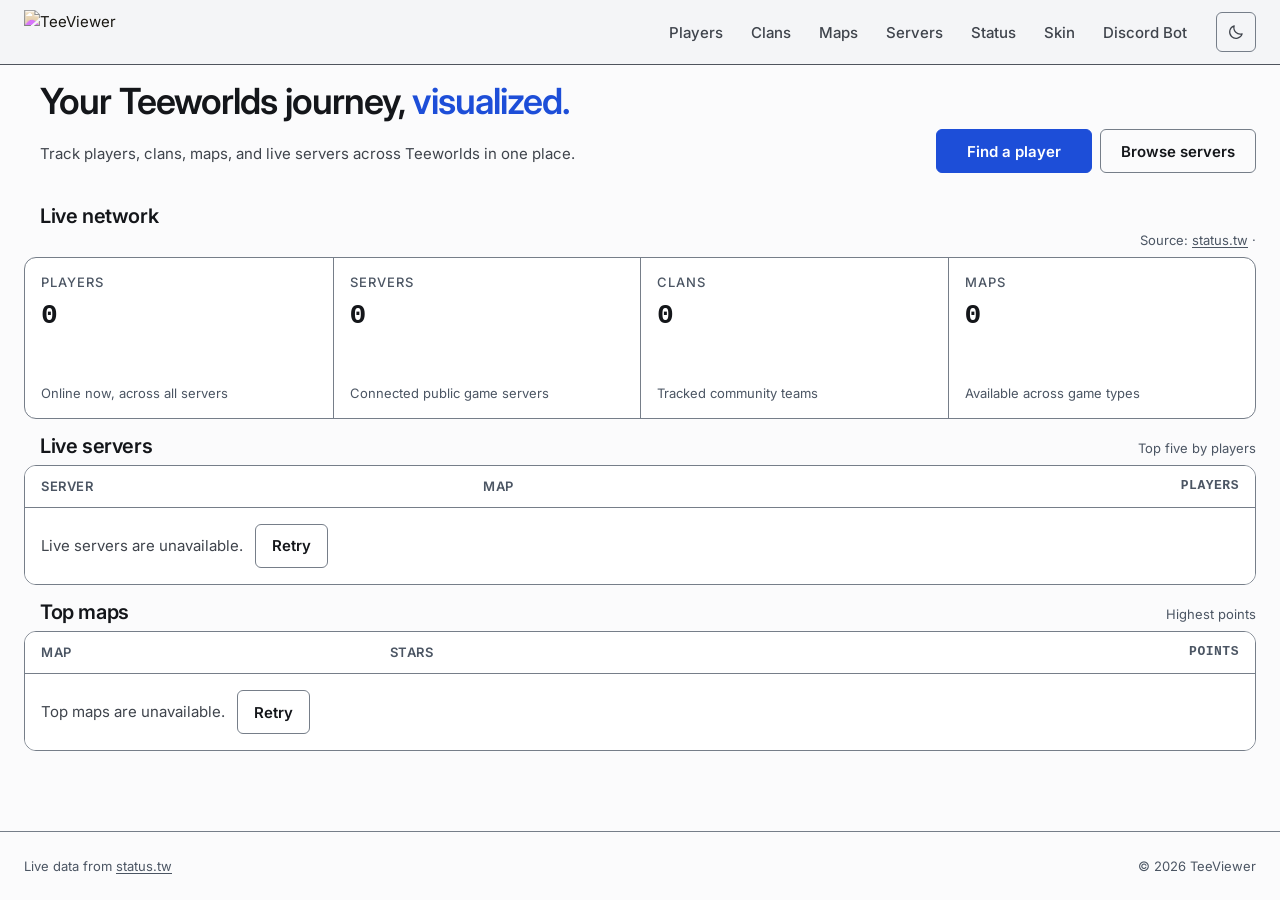
==== index.html @ e0b5fc0d "fix: player card density, skin label, status axis, pager alignment, and server rows" ====
<!DOCTYPE html>
<html lang="en">
<head>
    <meta charset="UTF-8">
    <meta name="viewport" content="width=device-width, initial-scale=1.0">
    <title>TeeViewer — Teeworlds stats, clans, maps, and servers</title>
    <meta name="description" content="Live Teeworlds statistics for players, clans, maps, and servers.">
    <meta name="color-scheme" content="dark light">
    <meta name="theme-color" content="#0a0a0a">
    <link rel="shortcut icon" type="image/x-icon" href="favicon.ico">
    <link rel="preconnect" href="https://fonts.googleapis.com">
    <link rel="preconnect" href="https://fonts.gstatic.com" crossorigin>
    <link href="https://fonts.googleapis.com/css2?family=Inter:wght@400;500;600;700&amp;display=swap" rel="stylesheet">
    <link rel="stylesheet" href="style.css">
    <link rel="stylesheet" href="theme.css">
    <script src="data.js"></script>
    <script src="nav.js"></script>
</head>
<body>
    <a class="skip-link" href="#main">Skip to content</a>

    <header class="topbar">
        <div class="topbar-inner">
            <a class="brand" href="index.html" aria-label="TeeViewer home">
                <img class="logo" src="logo.png" alt="TeeViewer" width="863" height="330">
            </a>

            <nav class="nav" id="site-nav" aria-label="Primary">
                <div class="nav-buttons">
                    <a class="categories" href="players.html">Players</a>
                    <a class="categories" href="clans.html">Clans</a>
                    <a class="categories" href="maps.html">Maps</a>
                    <a class="categories" href="servers.html">Servers</a>
                    <a class="categories" href="status.html">Status</a>
                    <a class="categories" href="skin.html">Skin</a>
                    <a class="categories" href="https://discord.com/oauth2/authorize?client_id=1391161122714943528&amp;permissions=117760&amp;scope=bot+applications.commands" target="_blank" rel="noopener noreferrer">Discord Bot</a>
                </div>
            </nav>

            <div class="topbar-actions">
                <button class="theme-toggle" type="button" data-theme-toggle aria-label="Switch theme" title="Switch theme">
                    <svg class="icon-sun" viewBox="0 0 24 24" width="18" height="18" fill="none" stroke="currentColor" stroke-width="1.6" stroke-linecap="round" aria-hidden="true" focusable="false">
                        <circle cx="12" cy="12" r="4"></circle>
                        <path d="M12 2v2M12 20v2M4.93 4.93l1.41 1.41M17.66 17.66l1.41 1.41M2 12h2M20 12h2M4.93 19.07l1.41-1.41M17.66 6.34l1.41-1.41"></path>
                    </svg>
                    <svg class="icon-moon" viewBox="0 0 24 24" width="18" height="18" fill="none" stroke="currentColor" stroke-width="1.6" stroke-linecap="round" stroke-linejoin="round" aria-hidden="true" focusable="false">
                        <path d="M20.2 14.4A8.5 8.5 0 0 1 9.6 3.8 8.5 8.5 0 1 0 20.2 14.4Z"></path>
                    </svg>
                </button>
                <button class="menu-toggle" type="button" data-menu-toggle aria-controls="site-nav" aria-expanded="false" aria-label="Open navigation">
                    <span class="menu-bars" aria-hidden="true">
                        <span></span>
                        <span></span>
                        <span></span>
                    </span>
                </button>
            </div>
        </div>
    </header>

    <main class="page home" id="main">
        <section class="hero" aria-labelledby="hero-title">
            <div class="hero-inner">
                <div class="hero-copy">
                    <h1 class="hero-title" id="hero-title">Your Teeworlds journey, <span class="accent">visualized.</span></h1>
                    <div class="hero-subrow">
                        <p class="hero-sub">Track players, clans, maps, and live servers across Teeworlds in one place.</p>
                        <div class="hero-actions">
                            <a class="button primary" href="players.html">Find a player</a>
                            <a class="button ghost" href="servers.html">Browse servers</a>
                        </div>
                    </div>
                </div>
            </div>
        </section>

        <section class="stat-section network-section" aria-labelledby="live-stats-title">
            <div class="section-head">
                <h2 id="live-stats-title">Live network</h2>
            </div>

            <div class="stat-grid is-loading" id="statGrid" aria-busy="true">
                <a class="stat-tile" href="players.html">
                    <span class="stat-kicker">Players</span>
                    <span class="stat-value">
                        <span class="stat-number" data-stat="players">—</span>
                        <span class="skeleton stat-skeleton" aria-hidden="true"></span>
                    </span>
                    <span class="stat-foot">Online now, across all servers</span>
                </a>

                <a class="stat-tile" href="servers.html">
                    <span class="stat-kicker">Servers</span>
                    <span class="stat-value">
                        <span class="stat-number" data-stat="servers">—</span>
                        <span class="skeleton stat-skeleton" aria-hidden="true"></span>
                    </span>
                    <span class="stat-foot">Connected public game servers</span>
                </a>

                <a class="stat-tile" href="clans.html">
                    <span class="stat-kicker">Clans</span>
                    <span class="stat-value">
                        <span class="stat-number" data-stat="clans">—</span>
                        <span class="skeleton stat-skeleton" aria-hidden="true"></span>
                    </span>
                    <span class="stat-foot">Tracked community teams</span>
                </a>

                <a class="stat-tile" href="maps.html">
                    <span class="stat-kicker">Maps</span>
                    <span class="stat-value">
                        <span class="stat-number" data-stat="maps">—</span>
                        <span class="skeleton stat-skeleton" aria-hidden="true"></span>
                    </span>
                    <span class="stat-foot">Available across game types</span>
                </a>
            </div>
            <p class="section-note stat-source">Source: <a href="https://status.tw" target="_blank" rel="noopener noreferrer">status.tw</a> · <span id="statAsOf" hidden></span></p>
            <p class="visually-hidden" id="statStatus" role="status">Loading live network statistics.</p>
        </section>

        <section class="stat-section preview-section" aria-labelledby="live-servers-title">
            <div class="section-head">
                <h2 id="live-servers-title">Live servers</h2>
                <p class="section-note">Top five by players</p>
            </div>
            <div class="table-wrap">
                <table class="table preview-table live-servers-table">
                    <thead>
                        <tr><th scope="col">Server</th><th scope="col">Map</th><th scope="col" data-align="right">Players</th></tr>
                    </thead>
                    <tbody id="liveServersBody"><tr><td colspan="3">Loading live servers.</td></tr></tbody>
                </table>
            </div>
            <p class="visually-hidden" id="liveServersStatus" role="status">Loading live servers.</p>
        </section>

        <section class="stat-section preview-section" aria-labelledby="top-maps-title">
            <div class="section-head">
                <h2 id="top-maps-title">Top maps</h2>
                <p class="section-note">Highest points</p>
            </div>
            <div class="table-wrap">
                <table class="table preview-table">
                    <thead>
                        <tr><th scope="col">Map</th><th scope="col">Stars</th><th scope="col" data-align="right">Points</th></tr>
                    </thead>
                    <tbody id="topMapsBody"><tr><td colspan="3">Loading top maps.</td></tr></tbody>
                </table>
            </div>
            <p class="visually-hidden" id="topMapsStatus" role="status">Loading top maps.</p>
        </section>

    </main>

    <footer class="site-footer">
        <div class="footer-inner">
            <p class="footer-note">Live data from <a href="https://status.tw" target="_blank" rel="noopener noreferrer">status.tw</a></p>
            <p class="footer-note">© 2026 TeeViewer</p>
        </div>
    </footer>

    <!--
        api.js uses these IDs on pages that load it. Keep them hidden on the
        home page so a future api.js include can update them without changing
        the visible design.
    -->
    <div hidden aria-hidden="true">
        <span id="onlineplayercount"></span>
        <span id="numServers"></span>
        <span id="numClans"></span>
        <span id="numMaps"></span>
        <input type="hidden" id="playerSearch" value="">
    </div>

    <script>
        (function () {
            "use strict";

            var grid = document.getElementById("statGrid");

            if (!grid) {
                return;
            }

            var STATS_URL = "https://api.status.tw/stats";
            var fields = [
                { key: "players", source: "numPlayers" },
                { key: "servers", source: "numServers" },
                { key: "clans", source: "numClans" },
                { key: "maps", source: "numMaps" }
            ];
            var numberFormat = new Intl.NumberFormat("en-US");
            var statusLine = document.getElementById("statStatus");
            var asOfLine = document.getElementById("statAsOf");
            var settled = false;
            var watchdog = window.setTimeout(function () {
                if (!settled) {
                    settle("Live network statistics did not load in time.");
                }
            }, 15000);

            function writeValue(key, value) {
                var target = grid.querySelector('[data-stat="' + key + '"]');

                if (!target) {
                    return;
                }

                var number = Number(value);

                target.textContent = Number.isFinite(number)
                    ? numberFormat.format(number)
                    : "—";
            }

            function settle(message) {
                settled = true;
                window.clearTimeout(watchdog);
                grid.classList.remove("is-loading");
                grid.setAttribute("aria-busy", "false");

                if (statusLine) {
                    statusLine.textContent = message;
                }
            }

            function markAsOf(ts) {
                if (!asOfLine) {
                    return;
                }

                var label = typeof window.formatDataTime === "function"
                    ? window.formatDataTime(ts)
                    : "";

                if (!label) {
                    asOfLine.hidden = true;
                    return;
                }

                asOfLine.textContent = "Updated " + label;
                asOfLine.hidden = false;
            }

            function paint(data, ts) {
                fields.forEach(function (field) {
                    writeValue(field.key, data ? data[field.source] : null);
                });
                markAsOf(ts);
            }

            var cached = typeof window.getCachedJSON === "function"
                ? window.getCachedJSON(STATS_URL)
                : null;

            if (cached) {
                paint(cached.data, cached.ts);
                settle("Showing cached network statistics.");
            }

            if (typeof window.fetchJSON !== "function") {
                paint(null);
                settle("Live network statistics are unavailable.");
                return;
            }

            window.fetchJSON(STATS_URL)
                .then(function (data) {
                    paint(data, window.getJSONUpdatedAt(STATS_URL));
                    settle("Live network statistics loaded.");
                })
                .catch(function () {
                    if (cached) {
                        settle("Live update unavailable. Showing cached network statistics.");
                    } else {
                        paint(null);
                        settle("Live network statistics are unavailable.");
                    }
                });
        })();
    </script>

    <script>
        (function () {
            "use strict";

            var numberFormat = new Intl.NumberFormat("en-US");
            var hasFetch = typeof window.fetchJSON === "function";

            function setStatus(statusId, message) {
                var status = document.getElementById(statusId);

                if (status) {
                    status.textContent = message;
                }
            }

            function render(bodyId, statusId, rows, columns) {
                var body = document.getElementById(bodyId);

                if (!body) {
                    return;
                }

                body.textContent = "";

                if (!rows.length) {
                    var emptyRow = document.createElement("tr");
                    var emptyCell = document.createElement("td");
                    emptyCell.colSpan = columns.length;
                    emptyCell.className = "table-state-cell";
                    emptyCell.textContent = "No entries are available.";
                    emptyRow.appendChild(emptyCell);
                    body.appendChild(emptyRow);
                    setStatus(statusId, "No entries are available.");
                    return;
                }

                var headers = [];
                var table = body.closest("table");

                if (table) {
                    var cells = table.querySelectorAll("thead th");

                    for (var i = 0; i < cells.length; i += 1) {
                        headers.push(cells[i].textContent.trim());
                    }
                }

                rows.forEach(function (row) {
                    var tr = document.createElement("tr");

                    columns.forEach(function (column, index) {
                        var td = document.createElement("td");
                        td.textContent = column(row);

                        if (headers[index]) {
                            td.setAttribute("data-label", headers[index]);
                        }

                        if (index === columns.length - 1) {
                            td.className = "num";
                        }

                        tr.appendChild(td);
                    });

                    body.appendChild(tr);
                });

                setStatus(statusId, "Loaded " + rows.length + " entries.");
            }

            function showMessage(bodyId, statusId, message, columns, config) {
                var body = document.getElementById(bodyId);

                if (!body) {
                    return;
                }

                body.textContent = "";

                var tr = document.createElement("tr");
                var td = document.createElement("td");
                var wrap = document.createElement("div");
                var text = document.createElement("span");

                td.colSpan = columns.length;
                td.className = "table-state-cell";
                wrap.className = "table-state";
                text.textContent = message;
                wrap.appendChild(text);

                if (config) {
                    var retry = document.createElement("button");
                    retry.className = "button ghost button-sm";
                    retry.type = "button";
                    retry.textContent = "Retry";
                    retry.addEventListener("click", function () {
                        load(config);
                    });
                    wrap.appendChild(retry);
                }

                td.appendChild(wrap);
                tr.appendChild(td);
                body.appendChild(tr);
                setStatus(statusId, message);
            }

            function fetchWithRetry(url) {
                return window.fetchJSON(url).catch(function () {
                    var retryUrl = url + (url.indexOf("?") === -1 ? "?" : "&") + "retry=" + Date.now();
                    return window.fetchJSON(retryUrl);
                });
            }

            function prepareRows(config, data) {
                if (!Array.isArray(data)) {
                    return [];
                }

                return config.prepare(data);
            }

            function load(config) {
                var body = document.getElementById(config.bodyId);

                if (!body) {
                    return;
                }

                var cached = typeof window.getCachedJSON === "function"
                    ? window.getCachedJSON(config.url)
                    : null;
                var cacheRows = cached ? prepareRows(config, cached.data) : [];
                var renderedCache = false;
                var finished = false;
                var watchdog = window.setTimeout(function () {
                    if (finished) {
                        return;
                    }

                    finished = true;

                    if (renderedCache) {
                        setStatus(config.statusId, "Live update is slow. Showing cached data.");
                    } else {
                        showMessage(config.bodyId, config.statusId, "The data source is slow. Retry to try again.", config.columns, config);
                    }
                }, 15000);

                if (cacheRows.length) {
                    render(config.bodyId, config.statusId, cacheRows, config.columns);
                    renderedCache = true;

                    if (cached && typeof window.formatDataTime === "function") {
                        setStatus(config.statusId, "Showing cached data from " + window.formatDataTime(cached.ts) + ".");
                    }
                }

                if (!hasFetch) {
                    finished = true;
                    window.clearTimeout(watchdog);

                    if (!renderedCache) {
                        showMessage(config.bodyId, config.statusId, "The live data helper did not load.", config.columns, null);
                    }
                    return;
                }

                fetchWithRetry(config.url)
                    .then(function (data) {
                        finished = true;
                        window.clearTimeout(watchdog);
                        var rows = prepareRows(config, data);
                        render(config.bodyId, config.statusId, rows, config.columns);
                    })
                    .catch(function () {
                        finished = true;
                        window.clearTimeout(watchdog);

                        if (renderedCache) {
                            setStatus(config.statusId, "Live update unavailable. Showing cached data.");
                        } else {
                            showMessage(config.bodyId, config.statusId, config.errorMessage, config.columns, config);
                        }
                    });
            }

            load({
                url: "https://api.status.tw/server/list",
                bodyId: "liveServersBody",
                statusId: "liveServersStatus",
                columns: [
                    function (s) { return s.name || "Unnamed server"; },
                    function (s) { return s.map && s.map.name ? s.map.name : "Unknown"; },
                    function (s) {
                        return (Number(s.numPlayers) || 0) + " / " + (Number(s.maxPlayers) || 0);
                    }
                ],
                prepare: function (data) {
                    return data.slice().sort(function (a, b) {
                        return (Number(b.numPlayers) || 0) - (Number(a.numPlayers) || 0);
                    }).slice(0, 5);
                },
                errorMessage: "Live servers are unavailable."
            });

            load({
                url: "https://ddstats.tw/maps/json",
                bodyId: "topMapsBody",
                statusId: "topMapsStatus",
                columns: [
                    function (m) { return m.map || "Unnamed map"; },
                    function (m) { return String(Number(m.stars) || 0); },
                    function (m) { return numberFormat.format(Number(m.points) || 0); }
                ],
                prepare: function (data) {
                    return data.slice().sort(function (a, b) {
                        return (Number(b.points) || 0) - (Number(a.points) || 0);
                    }).slice(0, 5);
                },
                errorMessage: "Top maps are unavailable."
            });
        })();
    </script>
</body>
</html>
---- style.css ----
/* ==========================================================================
   TeeViewer design system
   --------------------------------------------------------------------------
   This file is the source of truth for colour, type, space, radius, shadow,
   z-index, layout, and reusable components. `theme.css` loads last and holds
   only colour-scheme glue, [hidden], and reduced-motion glue. Do not add
   component styles to `theme.css`.

   THEME CONTRACT
   - Dark is the default palette on :root.
   - <html data-theme="light"> switches to the light palette.
   - <html data-theme="dark"> keeps dark on a light operating system.
   - With no data-theme attribute, the light palette applies when the system
     prefers light. Dark stays the default otherwise.
   - nav.js owns the attribute and stores the choice in localStorage under
     "teeviewer-theme" with the values "dark" or "light".
   - Component styles must use the tokens below. Do not hard-code colours.

   TOKENS
   Colour roles
     --bg             page background
     --surface        topbar, cards, table headers
     --surface-2      hover and inset surfaces
     --border         1px hairlines
     --border-strong  hover borders
     --text           primary text
     --text-2         secondary text
     --muted          captions and footnotes
     --accent         links, primary actions, live values
     --accent-hover   accent hover
     --on-accent      text on accent
     --accent-soft    tinted accent surface
     --accent-border  tinted accent border
     --success        positive states
     --warning        caution states
     --danger         destructive states
     --danger-hover   danger hover
     --on-danger      text on danger
     --topbar-bg      translucent topbar fill
     --overlay        modal and sheet scrims
     --selection      text selection
     --hero-glow      hero ambient light
     --skeleton-shine shimmer highlight

   Type (one scale, used everywhere)
     --font-sans      Inter, then the system UI stack
     --font-mono      monospace stack for labels and data
     --text-xs        12px: labels, kickers, notes
     --text-sm        14px: body and controls
     --text-base      14px: body alias
     --text-h1        28px: page and hero titles
     --text-h2        18px: section and panel titles
     --text-h3        15px: card titles
     --text-lg        20px: display figures only
     --text-xl        24px: display figures only
     --text-2xl       28px
     --text-3xl       44px
     --leading-tight  1.12
     --leading-snug   1.3
     --leading-normal 1.55
     --leading-relaxed 1.7
     --tracking-tight -0.02em
     --tracking-wide  0.08em

   Space
     --space-1 4px    --space-5 24px
     --space-2 8px    --space-6 32px
     --space-3 12px   --space-7 48px
     --space-4 16px   --space-8 64px (page rhythm extension)

   Radius
     --radius-1 4px   --radius-4 12px
     --radius-2 6px   --radius-5 16px
     --radius-3 8px   --radius-pill 999px

   Shadows: --shadow-1 (hairline lift), --shadow-2 (cards), --shadow-3 (sheet)
   Z-index: --z-base 0, --z-raised 10, --z-sticky 100, --z-sheet 200,
     --z-topbar 300, --z-overlay 400, --z-toast 500
   Layout: --page-max 1280px, --gutter fluid 16-24px, --topbar-h 64px
   Controls: --control-h 40px, --tap-target 44px
   Motion: --ease-standard, --ease-out, --dur-1 120ms, --dur-2 180ms,
     --dur-3 260ms
   Focus: --focus-ring-width 2px, --focus-ring-offset 2px

   COMPONENTS
     Chrome: .topbar .brand .logo .nav .nav-buttons .categories .topbar-actions
       .theme-toggle .menu-toggle
     Structure: .page .page-head .page-title .page-sub .grid (.cols-2/3/4)
       .section-head .section-title .section-note
     Actions: .button (.primary/.ghost/.danger) .chip .badge
     Content: .card .stat-grid .stat-tile .table .table-wrap .empty
     Forms: .input .select
     Feedback: .skeleton .spinner
     Footer: .site-footer .footer-inner .footer-links
     Home patterns: .hero .hero-logo .hero-title .hero-sub .hero-actions
       .stat-kicker .stat-value .stat-label .stat-foot .quick-card
     Utilities: .visually-hidden .mono .skip-link

   JAVASCRIPT HOOKS
     html.js                    set by nav.js, gates skeleton visibility
     [data-theme-toggle]        theme switch button
     [data-menu-toggle]         mobile sheet button
     .nav.is-open               mobile sheet state
     body.nav-open              scroll lock while the sheet is open
     .categories.is-active      current navigation item
     [aria-current="page"]      current navigation item
     .stat-grid.is-loading      shows stat skeletons
     [data-stat="..."]          live stat value targets

   RESPONSIVE BREAKPOINTS
     1024px  desktop compression
     768px   mobile sheet navigation, two-column stats
     560px   stacked quick links, full-width hero actions
     380px   single-column stats, compact chrome

   RULES
     - No !important except [hidden].
     - Focus-visible is a 2px accent ring with a 2px offset.
     - Body text meets at least 4.5:1 contrast in both themes.
     - Keep transitions short and quiet. Reduced motion disables them.
   ========================================================================== */

/* --------------------------------------------------------------------------
   Tokens
   -------------------------------------------------------------------------- */

:root {
    color-scheme: dark;

    /* Dark palette */
    --bg: #0a0a0a;
    --surface: #111214;
    --surface-2: #17181b;
    --border: #3d424a;
    --border-strong: #555d68;
    --text: #f2f3f5;
    --text-2: #e6e9ef;
    --muted: #dfe5ee;
    --accent: #4c8dff;
    --accent-hover: #6ba0ff;
    --accent-strong: #2563eb;
    --accent-strong-hover: #1d4ed8;
    --on-accent: #ffffff;
    --accent-soft: rgba(76, 141, 255, 0.14);
    --accent-border: rgba(76, 141, 255, 0.42);
    --success: #3fb950;
    --warning: #d29922;
    --star-filled: #ffb900;
    --danger: #f85149;
    --danger-hover: #ff6b63;
    --on-danger: #1b0705;
    --topbar-bg: rgba(10, 10, 10, 0.82);
    --overlay: rgba(0, 0, 0, 0.6);
    --selection: rgba(76, 141, 255, 0.3);
    --hero-glow: rgba(76, 141, 255, 0.14);
    --hero-glow-fade: rgba(76, 141, 255, 0);
    --skeleton-shine: rgba(255, 255, 255, 0.055);

    /* Shadows */
    --shadow-1: 0 1px 2px rgba(0, 0, 0, 0.4);
    --shadow-2: 0 8px 24px rgba(0, 0, 0, 0.35);
    --shadow-3: 0 24px 64px rgba(0, 0, 0, 0.45);

    /* Type */
    --font-sans: "Inter", -apple-system, BlinkMacSystemFont, "Segoe UI",
        Roboto, Helvetica, Arial, sans-serif, "Apple Color Emoji",
        "Segoe UI Emoji";
    --font-mono: ui-monospace, SFMono-Regular, "SF Mono", Menlo, Consolas,
        "Liberation Mono", monospace;
    --text-xs: 0.8125rem;
    --text-sm: 0.9375rem;
    --text-base: 0.9375rem;
    --text-h1: 1.875rem;
    --text-h2: 1.25rem;
    --text-h3: 1.0625rem;
    --text-lg: 1.25rem;
    --text-xl: 1.5rem;
    --text-2xl: 1.75rem;
    --text-3xl: 2.75rem;
    --leading-tight: 1.12;
    --leading-snug: 1.3;
    --leading-normal: 1.55;
    --leading-relaxed: 1.7;
    --tracking-tight: -0.02em;
    --tracking-wide: 0.08em;

    /* Space */
    --space-1: 0.25rem;
    --space-2: 0.5rem;
    --space-3: 0.75rem;
    --space-4: 1rem;
    --space-5: 1.5rem;
    --space-6: 2rem;
    --space-7: 3rem;
    --space-8: 4rem;

    /* Radius */
    --radius-1: 4px;
    --radius-2: 6px;
    --radius-3: 8px;
    --radius-4: 12px;
    --radius-5: 16px;
    --radius-pill: 999px;

    /* Layout */
    --page-max: 1280px;
    --gutter: clamp(1rem, 4vw, 1.5rem);
    --topbar-h: 64px;
    --control-h: 40px;
    --tap-target: 44px;

    /* Z-index */
    --z-base: 0;
    --z-raised: 10;
    --z-sticky: 100;
    --z-sheet: 200;
    --z-topbar: 300;
    --z-overlay: 400;
    --z-toast: 500;

    /* Motion */
    --ease-standard: cubic-bezier(0.2, 0.7, 0.2, 1);
    --ease-out: cubic-bezier(0, 0, 0.2, 1);
    --dur-1: 120ms;
    --dur-2: 180ms;
    --dur-3: 260ms;

    /* Focus and state */
    --focus-ring-width: 2px;
    --focus-ring-offset: 2px;
    --disabled-opacity: 0.55;
}

[data-theme="light"] {
    color-scheme: light;

    --bg: #fbfbfc;
    --surface: #ffffff;
    --surface-2: #f4f5f7;
    --border: #767e89;
    --border-strong: #5f6670;
    --text: #14161a;
    --text-2: #2e333b;
    --muted: #39414d;
    --accent: #1d4ed8;
    --accent-hover: #1e40af;
    --accent-strong: #1d4ed8;
    --accent-strong-hover: #1e40af;
    --on-accent: #ffffff;
    --accent-soft: rgba(29, 78, 216, 0.08);
    --accent-border: rgba(29, 78, 216, 0.32);
    --success: #1a7f37;
    --warning: #966400;
    --danger: #cf222e;
    --danger-hover: #a40e26;
    --on-danger: #ffffff;
    --topbar-bg: #f4f5f7;
    --overlay: rgba(20, 22, 26, 0.4);
    --selection: rgba(29, 78, 216, 0.18);
    --hero-glow: rgba(29, 78, 216, 0.06);
    --hero-glow-fade: rgba(29, 78, 216, 0);
    --skeleton-shine: rgba(20, 22, 26, 0.045);

    --shadow-1: 0 1px 2px rgba(16, 24, 40, 0.06);
    --shadow-2: 0 6px 20px rgba(16, 24, 40, 0.08);
    --shadow-3: 0 24px 60px rgba(16, 24, 40, 0.12);
}

@media (prefers-color-scheme: light) {
    :root:not([data-theme]) {
        color-scheme: light;

        --bg: #fbfbfc;
        --surface: #ffffff;
        --surface-2: #f4f5f7;
        --border: #767e89;
        --border-strong: #5f6670;
        --text: #14161a;
        --text-2: #3f444c;
        --muted: #4b5563;
        --accent: #1d4ed8;
        --accent-hover: #1e40af;
        --accent-strong: #1d4ed8;
        --accent-strong-hover: #1e40af;
        --on-accent: #ffffff;
        --accent-soft: rgba(29, 78, 216, 0.08);
        --accent-border: rgba(29, 78, 216, 0.32);
        --success: #1a7f37;
        --warning: #966400;
        --danger: #cf222e;
        --danger-hover: #a40e26;
        --on-danger: #ffffff;
        --topbar-bg: #f4f5f7;
        --overlay: rgba(20, 22, 26, 0.4);
        --selection: rgba(29, 78, 216, 0.18);
        --hero-glow: rgba(29, 78, 216, 0.06);
        --hero-glow-fade: rgba(29, 78, 216, 0);
        --skeleton-shine: rgba(20, 22, 26, 0.045);

        --shadow-1: 0 1px 2px rgba(16, 24, 40, 0.06);
        --shadow-2: 0 6px 20px rgba(16, 24, 40, 0.08);
        --shadow-3: 0 24px 60px rgba(16, 24, 40, 0.12);
    }
}

/* --------------------------------------------------------------------------
   Base
   -------------------------------------------------------------------------- */

*,
*::before,
*::after {
    box-sizing: border-box;
}

html {
    scroll-behavior: smooth;
    scroll-padding-top: calc(var(--topbar-h) + var(--space-4));
    -webkit-text-size-adjust: 100%;
    text-size-adjust: 100%;
}

body {
    display: flex;
    flex-direction: column;
    min-height: 100vh;
    margin: 0;
    background: var(--bg);
    color: var(--text);
    font-family: var(--font-sans);
    font-size: var(--text-sm);
    line-height: var(--leading-normal);
    -webkit-font-smoothing: antialiased;
    -moz-osx-font-smoothing: grayscale;
    text-rendering: optimizeLegibility;
}

img {
    max-width: 100%;
}

svg {
    flex-shrink: 0;
}

h1,
h2,
h3,
h4,
h5,
h6 {
    margin: 0;
    color: var(--text);
    font-weight: 600;
    line-height: var(--leading-tight);
    letter-spacing: var(--tracking-tight);
}

h1 {
    font-size: var(--text-h1);
}

h2 {
    font-size: var(--text-h2);
}

h3 {
    font-size: var(--text-h3);
}

p {
    margin: 0;
}

a {
    color: var(--accent);
    text-decoration: underline;
    text-decoration-thickness: 1px;
    text-underline-offset: 2px;
}

a:hover {
    color: var(--accent-hover);
}

button,
input,
select,
textarea {
    font: inherit;
}

button {
    cursor: pointer;
}

button:disabled {
    cursor: not-allowed;
}

::selection {
    background: var(--selection);
    color: var(--text);
}

[hidden] {
    display: none !important;
}

:where(a, button, input, select, textarea, summary, [tabindex]):focus-visible {
    outline: var(--focus-ring-width) solid var(--accent);
    outline-offset: var(--focus-ring-offset);
}

/* --------------------------------------------------------------------------
   Topbar and navigation
   -------------------------------------------------------------------------- */

.topbar {
    position: sticky;
    top: 0;
    z-index: var(--z-topbar);
    background: var(--surface);
    background: var(--topbar-bg);
    border-bottom: 1px solid color-mix(in srgb, var(--border) 60%, var(--text));
    -webkit-backdrop-filter: blur(16px) saturate(150%);
    backdrop-filter: blur(16px) saturate(150%);
}

@supports not ((backdrop-filter: blur(1px)) or (-webkit-backdrop-filter: blur(1px))) {
    .topbar {
        background: var(--surface);
    }
}

.topbar-inner {
    display: flex;
    align-items: center;
    gap: var(--space-4);
    width: 100%;
    max-width: var(--page-max);
    min-height: var(--topbar-h);
    margin-inline: auto;
    padding-inline: var(--gutter);
}

.brand {
    display: inline-flex;
    flex: none;
    align-items: center;
    border-radius: var(--radius-1);
    color: var(--text);
    text-decoration: none;
}

.brand:hover {
    color: var(--text);
    text-decoration: none;
}

.logo {
    display: block;
    width: auto;
    height: 44px;
    filter: hue-rotate(180deg) saturate(1.15);
}

.nav {
    margin-left: auto;
}

.nav-buttons {
    display: flex;
    flex-wrap: nowrap;
    align-items: center;
    gap: 2px;
}

.categories {
    display: inline-flex;
    align-items: center;
    justify-content: center;
    min-height: 36px;
    padding: 0 var(--space-3);
    border: 1px solid transparent;
    border-radius: var(--radius-2);
    background: transparent;
    color: var(--text-2);
    font-family: var(--font-sans);
    font-size: var(--text-sm);
    font-weight: 500;
    line-height: 1;
    white-space: nowrap;
    text-decoration: none;
    cursor: pointer;
    transition:
        color var(--dur-1) var(--ease-standard),
        background-color var(--dur-1) var(--ease-standard),
        border-color var(--dur-1) var(--ease-standard);
}

.categories:hover {
    background: var(--surface-2);
    color: var(--text);
    text-decoration: none;
}

.external-mark {
    color: var(--accent);
    font-size: var(--text-xs);
}

.categories.is-active,
.categories[aria-current="page"] {
    border-color: var(--accent-border);
    background: var(--accent-soft);
    color: var(--accent);
}

.topbar-actions {
    display: flex;
    flex: none;
    align-items: center;
    gap: var(--space-2);
}

.theme-toggle,
.menu-toggle {
    display: inline-flex;
    align-items: center;
    justify-content: center;
    width: var(--control-h);
    height: var(--control-h);
    padding: 0;
    border: 1px solid var(--border);
    border-radius: var(--radius-2);
    background: transparent;
    color: var(--text-2);
    transition:
        color var(--dur-1) var(--ease-standard),
        background-color var(--dur-1) var(--ease-standard),
        border-color var(--dur-1) var(--ease-standard);
}

.theme-toggle:hover,
.menu-toggle:hover {
    border-color: var(--border-strong);
    background: var(--surface-2);
    color: var(--text);
}

.theme-toggle svg {
    width: 18px;
    height: 18px;
}

.theme-toggle .icon-moon {
    display: none;
}

[data-theme="light"] .theme-toggle .icon-sun {
    display: none;
}

[data-theme="light"] .theme-toggle .icon-moon {
    display: block;
}

@media (prefers-color-scheme: light) {
    :root:not([data-theme]) .theme-toggle .icon-sun {
        display: none;
    }

    :root:not([data-theme]) .theme-toggle .icon-moon {
        display: block;
    }

}

.menu-toggle {
    display: none;
}

.menu-bars {
    display: flex;
    flex-direction: column;
    gap: 4px;
    width: 18px;
}

.menu-bars span {
    display: block;
    width: 100%;
    height: 1.5px;
    border-radius: var(--radius-pill);
    background: currentColor;
    transition:
        transform var(--dur-2) var(--ease-standard),
        opacity var(--dur-2) var(--ease-standard);
}

.menu-toggle[aria-expanded="true"] .menu-bars span:nth-child(1) {
    transform: translateY(5.5px) rotate(45deg);
}

.menu-toggle[aria-expanded="true"] .menu-bars span:nth-child(2) {
    opacity: 0;
}

.menu-toggle[aria-expanded="true"] .menu-bars span:nth-child(3) {
    transform: translateY(-5.5px) rotate(-45deg);
}

/* --------------------------------------------------------------------------
   Page structure
   -------------------------------------------------------------------------- */

.page {
    width: 100%;
    max-width: var(--page-max);
    margin-inline: auto;
    padding: var(--space-5) var(--gutter) var(--space-7);
}

.home {
    padding-top: 0;
}

.page-head {
    display: flex;
    flex-wrap: wrap;
    align-items: flex-end;
    justify-content: space-between;
    gap: var(--space-2) var(--space-3);
    margin-bottom: var(--space-4);
}

.page-title {
    font-size: var(--text-h1);
    font-weight: 600;
    letter-spacing: -0.025em;
    line-height: var(--leading-tight);
}

.page-sub {
    max-width: 65ch;
    margin-top: var(--space-1);
    color: var(--text-2);
    font-size: var(--text-sm);
    line-height: var(--leading-relaxed);
}

.section-head {
    display: flex;
    align-items: baseline;
    justify-content: space-between;
    gap: var(--space-3);
    margin-bottom: var(--space-3);
}

.section-title {
    color: var(--text-2);
    font-size: var(--text-xs);
    font-weight: 600;
    letter-spacing: var(--tracking-wide);
    line-height: var(--leading-snug);
    text-transform: uppercase;
}

.section-note {
    color: var(--muted);
    font-size: var(--text-xs);
    line-height: var(--leading-snug);
}

.section-note a {
    color: var(--muted);
}

.section-note a:hover {
    color: var(--text-2);
}

.grid {
    display: grid;
    gap: var(--space-3);
}

.grid.cols-2 {
    grid-template-columns: repeat(2, minmax(0, 1fr));
}

.grid.cols-3 {
    grid-template-columns: repeat(3, minmax(0, 1fr));
}

.grid.cols-4 {
    grid-template-columns: repeat(4, minmax(0, 1fr));
}

.quick-grid {
    grid-template-columns: repeat(auto-fit, minmax(200px, 1fr));
}

/* --------------------------------------------------------------------------
   Hero
   -------------------------------------------------------------------------- */

.hero {
    position: relative;
    isolation: isolate;
    padding: var(--space-4) 0;
}

.hero::before {
    position: absolute;
    z-index: -1;
    top: -30%;
    left: 50%;
    width: min(760px, 92vw);
    height: 360px;
    background: radial-gradient(ellipse closest-side at 50% 0%, var(--hero-glow) 0%, var(--hero-glow-fade) 85%, var(--hero-glow-fade) 100%);
    content: "";
    pointer-events: none;
    transform: translateX(-50%);
}

.hero-inner {
    position: relative;
    display: flex;
    align-items: center;
    justify-content: space-between;
    gap: var(--space-5);
    width: 100%;
    max-width: var(--page-max);
    margin-inline: auto;
}

.hero-copy {
    display: flex;
    flex-direction: column;
    align-items: flex-start;
    gap: var(--space-2);
    min-width: 0;
    width: 100%;
}

.hero-subrow {
    display: flex;
    flex-wrap: wrap;
    align-items: center;
    gap: var(--space-4);
    min-width: 0;
    width: 100%;
}

.hero-logo {
    display: block;
    flex: none;
    width: auto;
    height: 44px;
}

.hero-title {
    max-width: 34ch;
    font-size: 2.25rem;
    font-weight: 600;
    letter-spacing: -0.025em;
    line-height: var(--leading-tight);
}

.hero-title .accent {
    color: var(--accent);
}

.hero-sub {
    max-width: 60ch;
    margin-top: var(--space-1);
    color: var(--text-2);
    font-size: var(--text-sm);
    line-height: var(--leading-snug);
    text-wrap: balance;
}

.hero-actions {
    display: flex;
    flex: 0 0 320px;
    flex-wrap: nowrap;
    gap: var(--space-2);
    margin-left: auto;
}

.hero-actions .button {
    flex: 1 1 0;
    min-width: 0;
}

/* --------------------------------------------------------------------------
   Live network strip
   -------------------------------------------------------------------------- */

.stat-section {
    margin-top: var(--space-4);
}

.home .hero-inner,
.home .section-head {
    padding-left: var(--space-4);
}

.network-section {
    display: flex;
    flex-direction: column;
}

.network-section .section-head {
    order: 0;
}

.network-section .stat-source {
    align-self: flex-end;
    order: 1;
    margin: calc(-1 * var(--space-2)) 0 var(--space-2);
}

.network-section .stat-grid {
    order: 2;
}

.preview-section .section-head {
    margin-bottom: var(--space-2);
}

.preview-table th:first-child,
.preview-table td:first-child {
    padding-left: var(--space-4);
}

.preview-section .table-wrap {
    --table-sticky-top: 0;
}

.stat-grid {
    display: grid;
    grid-template-columns: repeat(4, minmax(0, 1fr));
    border: 1px solid var(--border);
    border-radius: var(--radius-4);
    background: var(--surface);
}

.stat-tile {
    display: flex;
    flex-direction: column;
    min-height: 160px;
    padding: var(--space-4);
    border-left: 1px solid var(--border);
    color: var(--text);
    text-decoration: none;
    transition: background-color var(--dur-2) var(--ease-standard);
}

.stat-tile:first-child {
    border-left: 0;
    border-radius: var(--radius-4) 0 0 var(--radius-4);
}

.stat-tile:last-child {
    border-radius: 0 var(--radius-4) var(--radius-4) 0;
}

.stat-tile:hover {
    background: var(--surface-2);
    color: var(--text);
    text-decoration: none;
}

.stat-tile:hover .stat-kicker,
.stat-tile:hover .stat-foot {
    color: var(--text-2);
}

.stat-kicker {
    color: var(--muted);
    font-size: var(--text-xs);
    font-weight: 500;
    letter-spacing: var(--tracking-wide);
    line-height: var(--leading-snug);
    text-transform: uppercase;
}

.stat-value {
    position: relative;
    display: block;
    min-height: 1.15em;
    margin-top: var(--space-3);
    color: var(--text);
    font-family: var(--font-mono);
    font-size: var(--text-2xl);
    font-weight: 600;
    letter-spacing: -0.03em;
    line-height: 1;
    font-variant-numeric: tabular-nums;
}

.stat-number {
    transition: opacity var(--dur-1) var(--ease-standard);
}

.stat-value .stat-skeleton {
    position: absolute;
    top: 50%;
    left: 0;
    display: none;
    width: 5ch;
    height: 0.78em;
    transform: translateY(-50%);
}

html.js .stat-grid.is-loading .stat-number {
    opacity: 0;
}

html.js .stat-grid.is-loading .stat-skeleton {
    display: block;
}

.stat-label {
    margin-top: auto;
    padding-top: var(--space-3);
    color: var(--text-2);
    font-size: var(--text-sm);
    font-weight: 500;
}

.stat-foot {
    margin-top: auto;
    padding-top: var(--space-2);
    color: var(--muted);
    font-size: var(--text-xs);
    line-height: var(--leading-snug);
}

.stat-asof {
    margin-top: var(--space-2);
    color: var(--muted);
    font-family: var(--font-mono);
    font-size: var(--text-xs);
    font-variant-numeric: tabular-nums;
    text-align: right;
}

/* --------------------------------------------------------------------------
   Quick links and cards
   -------------------------------------------------------------------------- */

.quick-section {
    margin-top: var(--space-6);
}

.card {
    padding: var(--space-4);
    border: 1px solid var(--border);
    border-radius: var(--radius-4);
    background: var(--surface);
    color: var(--text);
}

a.card {
    display: block;
    text-decoration: none;
    transition:
        background-color var(--dur-2) var(--ease-standard),
        border-color var(--dur-2) var(--ease-standard);
}

a.card:hover {
    border-color: var(--border-strong);
    background: var(--surface-2);
    color: var(--text);
    text-decoration: none;
}

.quick-card {
    display: flex;
    flex-direction: column;
    gap: var(--space-2);
    min-height: 132px;
    padding: var(--space-4);
}

.quick-card-title {
    display: flex;
    align-items: center;
    justify-content: space-between;
    gap: var(--space-2);
    font-size: var(--text-h3);
    font-weight: 600;
    letter-spacing: -0.01em;
}

.quick-arrow {
    color: var(--muted);
    font-family: var(--font-mono);
    font-size: var(--text-lg);
    line-height: 1;
    transition:
        color var(--dur-2) var(--ease-standard),
        transform var(--dur-2) var(--ease-standard);
}

.quick-card:hover .quick-arrow,
.quick-card:focus-visible .quick-arrow {
    color: var(--accent);
    transform: translateX(2px);
}

.quick-card p {
    max-width: 36ch;
    color: var(--text-2);
    font-size: var(--text-sm);
    line-height: var(--leading-relaxed);
}

/* --------------------------------------------------------------------------
   Footer
   -------------------------------------------------------------------------- */

.site-footer {
    margin-top: auto;
    border-top: 1px solid var(--border);
}

.footer-inner {
    display: flex;
    flex-wrap: wrap;
    align-items: center;
    justify-content: space-between;
    gap: var(--space-3);
    width: 100%;
    max-width: var(--page-max);
    margin-inline: auto;
    padding: var(--space-5) var(--gutter);
}

.footer-brand {
    color: var(--text-2);
    font-size: var(--text-sm);
    font-weight: 600;
}

.footer-note {
    color: var(--muted);
    font-size: var(--text-xs);
}

.footer-note a {
    color: var(--muted);
}

.footer-note a:hover {
    color: var(--text-2);
}

.footer-links {
    display: flex;
    flex-wrap: wrap;
    gap: var(--space-4);
}

.footer-links a {
    color: var(--muted);
    font-size: var(--text-sm);
    text-decoration: none;
}

.footer-links a:hover {
    color: var(--text);
    text-decoration: none;
}

/* --------------------------------------------------------------------------
   Buttons
   -------------------------------------------------------------------------- */

.button {
    display: inline-flex;
    align-items: center;
    justify-content: center;
    gap: var(--space-2);
    min-height: var(--tap-target);
    padding: 0 var(--space-4);
    border: 1px solid transparent;
    border-radius: var(--radius-2);
    font-family: var(--font-sans);
    font-size: var(--text-sm);
    font-weight: 600;
    line-height: 1;
    white-space: nowrap;
    text-decoration: none;
    cursor: pointer;
    transition:
        background-color var(--dur-1) var(--ease-standard),
        border-color var(--dur-1) var(--ease-standard),
        color var(--dur-1) var(--ease-standard);
}

.button:hover {
    text-decoration: none;
}

.button.primary {
    border-color: var(--accent-strong);
    background: var(--accent-strong);
    color: var(--on-accent);
}

.button.primary:hover {
    border-color: var(--accent-strong-hover);
    background: var(--accent-strong-hover);
    color: var(--on-accent);
}

.button.ghost {
    border-color: var(--border);
    background: transparent;
    color: var(--text);
}

.button.danger {
    border-color: var(--danger);
    background: var(--danger);
    color: var(--on-danger);
}

.button.danger:hover {
    border-color: var(--danger-hover);
    background: var(--danger-hover);
    color: var(--on-danger);
}

.button:disabled,
.button[aria-disabled="true"] {
    opacity: var(--disabled-opacity);
    pointer-events: none;
}

/* --------------------------------------------------------------------------
   Badges and chips
   -------------------------------------------------------------------------- */

.badge {
    display: inline-flex;
    align-items: center;
    gap: 6px;
    min-height: 22px;
    padding: 0 var(--space-2);
    border: 1px solid var(--border);
    border-radius: var(--radius-pill);
    background: var(--surface-2);
    color: var(--text-2);
    font-size: var(--text-xs);
    font-weight: 500;
    line-height: 1;
    white-space: nowrap;
}

.badge.accent {
    border-color: var(--accent-border);
    background: var(--accent-soft);
    color: var(--accent);
}

.badge.success {
    border-color: color-mix(in srgb, var(--success) 35%, var(--border));
    background: var(--surface);
    color: var(--success);
}

.badge.warning {
    border-color: color-mix(in srgb, var(--warning) 35%, var(--border));
    background: var(--surface);
    color: var(--warning);
}

.badge.danger {
    border-color: color-mix(in srgb, var(--danger) 35%, var(--border));
    background: var(--surface);
    color: var(--danger);
}

.chip {
    display: inline-flex;
    align-items: center;
    gap: 6px;
    min-height: 32px;
    padding: 0 var(--space-3);
    border: 1px solid var(--border);
    border-radius: var(--radius-pill);
    background: var(--surface);
    color: var(--text-2);
    font-size: var(--text-sm);
    font-weight: 500;
    line-height: 1;
    white-space: nowrap;
    text-decoration: none;
    cursor: pointer;
    transition:
        background-color var(--dur-1) var(--ease-standard),
        border-color var(--dur-1) var(--ease-standard),
        color var(--dur-1) var(--ease-standard);
}

.chip:hover {
    border-color: var(--border-strong);
    background: var(--surface-2);
    color: var(--text);
    text-decoration: none;
}

.chip.is-active,
.chip[aria-pressed="true"],
.chip[aria-selected="true"] {
    border-color: var(--accent-border);
    background: var(--accent-soft);
    color: var(--accent);
}

.chip:disabled,
.chip[aria-disabled="true"] {
    opacity: var(--disabled-opacity);
    pointer-events: none;
}

/* --------------------------------------------------------------------------
   Forms
   -------------------------------------------------------------------------- */

.input,
.select {
    width: 100%;
    min-height: var(--control-h);
    padding: 8px var(--space-3);
    border: 1px solid var(--border);
    border-radius: var(--radius-2);
    background: var(--surface);
    color: var(--text);
    font-family: var(--font-sans);
    font-size: var(--text-sm);
    line-height: 1.4;
    transition:
        background-color var(--dur-1) var(--ease-standard),
        border-color var(--dur-1) var(--ease-standard);
}

.input::placeholder {
    color: var(--muted);
    opacity: 1;
}

.input:hover,
.select:hover {
    border-color: var(--border-strong);
}

.input:focus,
.select:focus {
    border-color: var(--accent);
}

.input:disabled,
.select:disabled {
    background: var(--surface-2);
    opacity: var(--disabled-opacity);
    cursor: not-allowed;
}

textarea.input {
    min-height: 96px;
    resize: vertical;
}

.select {
    padding-right: var(--space-6);
    background-image:
        linear-gradient(45deg, transparent 50%, var(--muted) 50%),
        linear-gradient(135deg, var(--muted) 50%, transparent 50%);
    background-position:
        calc(100% - 15px) 50%,
        calc(100% - 10px) 50%;
    background-repeat: no-repeat;
    background-size: 5px 5px, 5px 5px;
    appearance: none;
}

/* --------------------------------------------------------------------------
   Tables
   -------------------------------------------------------------------------- */

/*
   Optional horizontal scroll wrapper. It limits sticky positioning to the
   wrapper. Use it only when a table must scroll sideways on small screens.
*/
.table-wrap {
    width: 100%;
    overflow-x: auto;
    border: 1px solid var(--border);
    border-radius: var(--radius-4);
    background: var(--surface);
}

.table {
    width: 100%;
    border-collapse: separate;
    border-spacing: 0;
    color: var(--text);
    font-size: var(--text-sm);
    text-align: left;
}

.table caption {
    padding-bottom: var(--space-2);
    color: var(--muted);
    font-size: var(--text-xs);
    text-align: left;
}

.table th {
    position: sticky;
    top: var(--table-sticky-top, var(--topbar-h));
    z-index: var(--z-sticky);
    padding: var(--space-3);
    border-bottom: 1px solid var(--border);
    background: var(--surface);
    color: var(--muted);
    font-size: var(--text-xs);
    font-weight: 600;
    letter-spacing: 0.04em;
    line-height: var(--leading-snug);
    text-transform: uppercase;
    white-space: nowrap;
}

.table td {
    padding: var(--space-3);
    border-bottom: 1px solid var(--border);
    vertical-align: middle;
}

.table th:first-child,
.table td:first-child {
    padding-left: var(--space-4);
}

.table th:last-child,
.table td:last-child {
    padding-right: var(--space-4);
}

.table tbody tr {
    transition: background-color var(--dur-1) var(--ease-standard);
}

.table tbody tr:hover {
    background: var(--surface-2);
}

.table td.table-state-cell {
    padding: var(--space-4);
    background: var(--surface);
}

.table-state {
    display: flex;
    flex-wrap: wrap;
    align-items: center;
    gap: var(--space-2) var(--space-3);
    color: var(--text-2);
    font-size: var(--text-sm);
    line-height: var(--leading-snug);
}

.table-state .button {
    flex: none;
}

.table tbody tr:last-child td {
    border-bottom: 0;
}

.table .num,
.table .numeric,
.table .align-right,
.table th[data-align="right"],
.table td[data-align="right"] {
    text-align: right;
    font-family: var(--font-mono);
    font-variant-numeric: tabular-nums;
}

/* --------------------------------------------------------------------------
   Empty states
   -------------------------------------------------------------------------- */

.empty {
    display: flex;
    flex-direction: column;
    align-items: center;
    justify-content: center;
    gap: var(--space-2);
    max-height: 160px;
    padding: var(--space-4);
    overflow: hidden;
    border: 1px dashed var(--border);
    border-radius: var(--radius-4);
    background: var(--surface);
    color: var(--muted);
    text-align: center;
}

.empty-title {
    color: var(--text);
    font-size: var(--text-h3);
    font-weight: 600;
}

.empty p {
    max-width: 46ch;
    color: var(--muted);
    font-size: var(--text-sm);
    line-height: var(--leading-snug);
}

/* --------------------------------------------------------------------------
   Loading feedback
   -------------------------------------------------------------------------- */

.skeleton {
    position: relative;
    display: block;
    overflow: hidden;
    min-height: 0.9em;
    border-radius: var(--radius-1);
    background: var(--surface-2);
}

.skeleton::after {
    position: absolute;
    inset: 0;
    background: linear-gradient(
        90deg,
        transparent,
        var(--skeleton-shine),
        transparent
    );
    content: "";
    transform: translateX(-100%);
    animation: skeleton-sweep 1.4s var(--ease-standard) infinite;
}

@keyframes skeleton-sweep {
    to {
        transform: translateX(100%);
    }
}

.spinner {
    display: inline-block;
    width: 18px;
    height: 18px;
    border: 2px solid var(--accent-soft);
    border-top-color: var(--accent);
    border-radius: 50%;
    animation: spin 0.8s linear infinite;
}

@keyframes spin {
    to {
        transform: rotate(360deg);
    }
}

/* --------------------------------------------------------------------------
   Utilities
   -------------------------------------------------------------------------- */

.visually-hidden {
    position: absolute;
    width: 1px;
    height: 1px;
    padding: 0;
    margin: -1px;
    overflow: hidden;
    clip: rect(0 0 0 0);
    clip-path: inset(50%);
    white-space: nowrap;
    border: 0;
}

.mono {
    font-family: var(--font-mono);
}

.skip-link {
    position: absolute;
    z-index: var(--z-toast);
    top: calc(-1 * var(--space-8));
    left: var(--space-4);
    padding: var(--space-2) var(--space-3);
    border: 1px solid var(--border);
    border-radius: var(--radius-2);
    background: var(--surface);
    color: var(--text);
    font-size: var(--text-sm);
    font-weight: 600;
    text-decoration: none;
}

.skip-link:focus {
    top: var(--space-3);
    color: var(--text);
    text-decoration: none;
}

/* --------------------------------------------------------------------------
   Responsive: 1024px desktop compression
   -------------------------------------------------------------------------- */

@media (max-width: 1024px) {
    .topbar-inner {
        gap: var(--space-3);
    }

    .nav-buttons {
        gap: 0;
    }

    .nav .categories {
        padding-inline: var(--space-2);
    }

    .stat-tile {
        padding-inline: var(--space-3);
    }

    .quick-card {
        padding: var(--space-4);
    }
}

/* --------------------------------------------------------------------------
   Responsive: 768px tablet and mobile sheet navigation
   -------------------------------------------------------------------------- */

@media (max-width: 768px) {
    :root {
        --topbar-h: 60px;
    }

    /* The sheet needs JavaScript. Without it, the same links stay in the flow. */

    html.js .menu-toggle {
        display: inline-flex;
    }

    html.js .topbar-actions {
        margin-left: auto;
    }

    html.js .nav {
        position: absolute;
        top: 100%;
        right: 0;
        left: 0;
        z-index: var(--z-sheet);
        height: calc(100vh - var(--topbar-h) - 1px);
        height: calc(100dvh - var(--topbar-h) - 1px);
        max-height: none;
        margin: 0;
        padding: var(--space-3) var(--gutter) var(--space-5);
        overflow-y: auto;
        border-bottom: 1px solid var(--border);
        background: var(--surface);
        box-shadow: var(--shadow-3);
        opacity: 0;
        visibility: hidden;
        transform: translateY(-6px);
        transition:
            opacity var(--dur-2) var(--ease-out),
            transform var(--dur-2) var(--ease-out),
            visibility var(--dur-2);
    }

    html.js .nav.is-open {
        opacity: 1;
        visibility: visible;
        transform: none;
    }

    html.js .nav-buttons {
        flex-direction: column;
        align-items: stretch;
        gap: var(--space-1);
    }

    html.js .nav .categories {
        justify-content: flex-start;
        min-height: var(--tap-target);
        padding-inline: var(--space-3);
        font-size: var(--text-base);
    }

    html.js body.nav-open {
        overflow: hidden;
    }

    html:not(.js) .topbar {
        position: static;
    }

    html:not(.js) .topbar-inner {
        flex-wrap: wrap;
        row-gap: 0;
        padding-block: var(--space-2);
    }

    html:not(.js) .nav {
        order: 3;
        flex-basis: 100%;
        margin: 0;
    }

    html:not(.js) .nav-buttons {
        flex-wrap: wrap;
        gap: var(--space-1) 0;
    }

    html:not(.js) .nav .categories {
        min-height: var(--tap-target);
    }

    html:not(.js) .topbar-actions {
        display: none;
    }

    .hero-inner {
        flex-direction: column;
        align-items: flex-start;
        gap: var(--space-3);
    }

    .hero-actions {
        flex-wrap: wrap;
    }

    .stat-grid {
        grid-template-columns: repeat(2, minmax(0, 1fr));
        gap: 1px;
        overflow: hidden;
        border-radius: var(--radius-3);
        background: var(--border);
    }

    .stat-tile {
        min-height: 160px;
        padding: var(--space-4);
        border: 0;
        border-radius: 0;
        background: var(--surface);
    }

    .stat-tile:nth-child(odd),
    .stat-tile:nth-child(n + 3),
    .stat-tile:first-child,
    .stat-tile:last-child {
        border: 0;
        border-radius: 0;
    }

    .grid.cols-3 {
        grid-template-columns: 1fr;
    }

    .quick-card {
        min-height: 0;
        padding: var(--space-4);
    }

    .empty {
        max-height: 130px;
        padding: var(--space-3);
    }

    .empty .empty-icon {
        display: none;
    }

    .footer-inner {
        padding-block: var(--space-4);
    }
}

/* --------------------------------------------------------------------------
   Responsive: 560px phone
   -------------------------------------------------------------------------- */

@media (max-width: 560px) {
    :root {
        --topbar-h: 56px;
        --control-h: 36px;
    }

    .theme-toggle,
    .menu-toggle {
        min-width: var(--tap-target);
        min-height: var(--tap-target);
    }

    .categories,
    .chip,
    .button,
    .input,
    .select {
        min-height: var(--tap-target);
    }

    .topbar-inner {
        gap: var(--space-2);
    }

    .logo {
        height: 38px;
    }

    .hero {
        padding-top: var(--space-3);
    }

    .hero-logo {
        height: 36px;
    }

    .hero-subrow {
        flex-direction: column;
        align-items: stretch;
        gap: var(--space-3);
    }

    .home .hero-inner,
    .home .section-head {
        padding-left: var(--space-3);
    }

    .network-section .stat-grid {
        order: 1;
    }

    .network-section .stat-source {
        align-self: flex-start;
        order: 2;
        margin: var(--space-2) 0 0;
        padding-left: var(--space-3);
    }

    .home .preview-section .section-head {
        flex-direction: column;
        align-items: flex-start;
        gap: var(--space-1);
    }

    .preview-table th:first-child,
    .preview-table td:first-child {
        padding-left: var(--space-3);
    }

    .hero-actions {
        flex: none;
        width: 100%;
    }

    .hero-actions .button {
        width: auto;
    }

    .live-servers-table {
        display: block;
        border: 0;
    }

    .live-servers-table thead {
        display: none;
    }

    .live-servers-table tbody,
    .live-servers-table tr,
    .live-servers-table td {
        display: block;
    }

    .live-servers-table tbody tr {
        margin-bottom: var(--space-2);
        padding: var(--space-3);
        border: 1px solid var(--border);
        border-radius: var(--radius-3);
        background: var(--surface-2);
    }

    .live-servers-table tbody tr:last-child {
        margin-bottom: 0;
    }

    .live-servers-table td {
        padding: 2px 0;
        border: 0;
    }

    .live-servers-table td::before {
        display: block;
        color: var(--muted);
        font-size: var(--text-xs);
        letter-spacing: var(--tracking-wide);
        text-transform: uppercase;
        content: attr(data-label);
    }

    .live-servers-table td.num {
        text-align: left;
    }

    .live-servers-table td[colspan]::before {
        content: none;
    }

    .stat-tile {
        min-height: 148px;
        padding: var(--space-3);
    }

    .stat-grid {
        border-radius: var(--radius-3);
    }

    .table th,
    .table td {
        padding: var(--space-2) var(--space-3);
    }

    .table th:first-child,
    .table td:first-child {
        padding-left: var(--space-3);
    }

    .table th:last-child,
    .table td:last-child {
        padding-right: var(--space-3);
    }

    .footer-inner {
        flex-direction: column;
        align-items: flex-start;
    }
}

/* --------------------------------------------------------------------------
   Responsive: 380px compact
   -------------------------------------------------------------------------- */

@media (max-width: 380px) {
    :root {
        --topbar-h: 52px;
        --control-h: 34px;
    }

    .logo {
        height: 32px;
    }

    .nav .categories {
        padding-inline: var(--space-2);
    }

    .hero-logo {
        height: 32px;
    }

    .quick-card {
        padding: var(--space-3);
    }
}

/* --------------------------------------------------------------------------
   Reduced motion
   -------------------------------------------------------------------------- */

@media (prefers-reduced-motion: reduce) {
    html {
        scroll-behavior: auto;
    }

    .categories,
    .theme-toggle,
    .menu-toggle,
    .menu-bars span,
    .stat-tile,
    .stat-number,
    a.card,
    .quick-arrow,
    .button,
    .chip,
    .input,
    .select,
    .table tbody tr,
    .nav {
        transition: none;
    }

    .skeleton::after,
    .spinner {
        animation: none;
    }
}
---- theme.css ----
/* ==========================================================================
   TeeViewer theme glue
   --------------------------------------------------------------------------
   Load this file after style.css. It holds no component styles. It only:
   - mirrors color-scheme for native controls and scrollbars
   - enforces the [hidden] contract
   - disables motion for people who ask for less of it
   ========================================================================== */

:root {
    color-scheme: dark;
}

[data-theme="light"] {
    color-scheme: light;
}

@media (prefers-color-scheme: light) {
    :root:not([data-theme]) {
        color-scheme: light;
    }
}

[hidden] {
    display: none !important;
}

@media (prefers-reduced-motion: reduce) {
    html {
        scroll-behavior: auto;
    }

    .categories,
    .theme-toggle,
    .menu-toggle,
    .menu-bars span,
    .stat-tile,
    .stat-number,
    a.card,
    .quick-arrow,
    .button,
    .chip,
    .input,
    .select,
    .table tbody tr,
    .nav {
        transition: none;
    }

    .skeleton::after,
    .spinner {
        animation: none;
    }
}
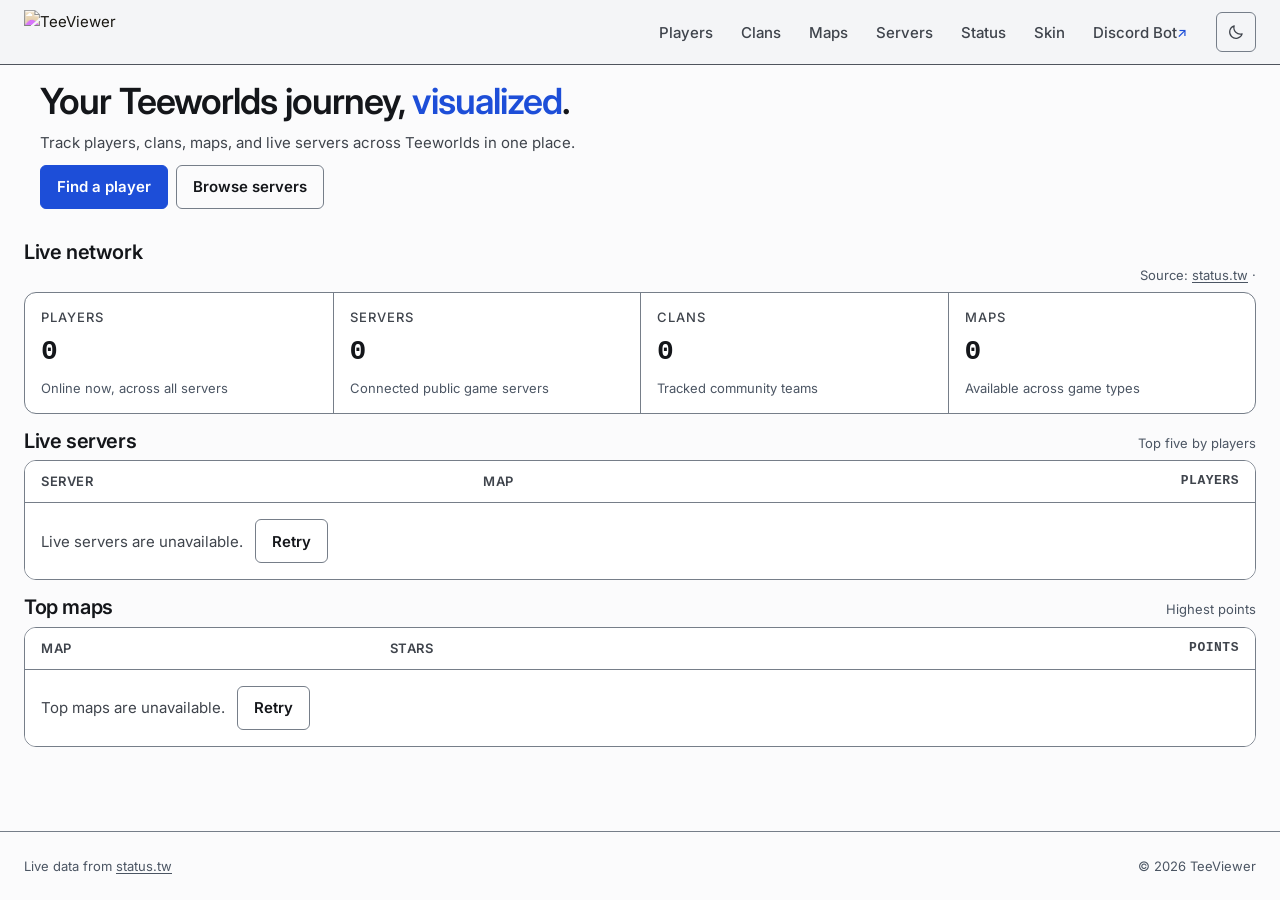
==== commit 5ce05225: "fix: unify network totals, hero layout, protocol state, and label contrast" ====
--- a/index.html
+++ b/index.html
@@ -33,7 +33,7 @@
                     <a class="categories" href="servers.html">Servers</a>
                     <a class="categories" href="status.html">Status</a>
                     <a class="categories" href="skin.html">Skin</a>
-                    <a class="categories" href="https://discord.com/oauth2/authorize?client_id=1391161122714943528&amp;permissions=117760&amp;scope=bot+applications.commands" target="_blank" rel="noopener noreferrer">Discord Bot</a>
+                    <a class="categories" href="https://discord.com/oauth2/authorize?client_id=1391161122714943528&amp;permissions=117760&amp;scope=bot+applications.commands" target="_blank" rel="noopener noreferrer">Discord Bot<span class="external-mark" aria-hidden="true">↗</span></a>
                 </div>
             </nav>
 
@@ -62,7 +62,7 @@
         <section class="hero" aria-labelledby="hero-title">
             <div class="hero-inner">
                 <div class="hero-copy">
-                    <h1 class="hero-title" id="hero-title">Your Teeworlds journey, <span class="accent">visualized.</span></h1>
+                    <h1 class="hero-title" id="hero-title">Your Teeworlds journey, <span class="accent">visualized</span>.</h1>
                     <div class="hero-subrow">
                         <p class="hero-sub">Track players, clans, maps, and live servers across Teeworlds in one place.</p>
                         <div class="hero-actions">
--- a/style.css
+++ b/style.css
@@ -747,9 +747,10 @@
 
 .hero-subrow {
     display: flex;
+    flex-direction: column;
     flex-wrap: wrap;
-    align-items: center;
-    gap: var(--space-4);
+    align-items: flex-start;
+    gap: var(--space-3);
     min-width: 0;
     width: 100%;
 }
@@ -784,14 +785,14 @@
 
 .hero-actions {
     display: flex;
-    flex: 0 0 320px;
-    flex-wrap: nowrap;
+    flex: 0 0 auto;
+    flex-wrap: wrap;
     gap: var(--space-2);
-    margin-left: auto;
+    margin-left: 0;
 }
 
 .hero-actions .button {
-    flex: 1 1 0;
+    flex: 0 0 auto;
     min-width: 0;
 }
 
@@ -803,8 +804,7 @@
     margin-top: var(--space-4);
 }
 
-.home .hero-inner,
-.home .section-head {
+.home .hero-inner {
     padding-left: var(--space-4);
 }
 
@@ -851,7 +851,7 @@
 .stat-tile {
     display: flex;
     flex-direction: column;
-    min-height: 160px;
+    min-height: 120px;
     padding: var(--space-4);
     border-left: 1px solid var(--border);
     color: var(--text);
@@ -880,7 +880,7 @@
 }
 
 .stat-kicker {
-    color: var(--muted);
+    color: var(--text-2);
     font-size: var(--text-xs);
     font-weight: 500;
     letter-spacing: var(--tracking-wide);
@@ -1331,7 +1331,7 @@
     padding: var(--space-3);
     border-bottom: 1px solid var(--border);
     background: var(--surface);
-    color: var(--muted);
+    color: var(--text-2);
     font-size: var(--text-xs);
     font-weight: 600;
     letter-spacing: 0.04em;
@@ -1745,20 +1745,19 @@
         gap: var(--space-3);
     }
 
-    .home .hero-inner,
-    .home .section-head {
+    .home .hero-inner {
         padding-left: var(--space-3);
     }
 
     .network-section .stat-grid {
-        order: 1;
+        order: 2;
     }
 
     .network-section .stat-source {
         align-self: flex-start;
-        order: 2;
-        margin: var(--space-2) 0 0;
-        padding-left: var(--space-3);
+        order: 1;
+        margin: 0 0 var(--space-2);
+        font-size: var(--text-sm);
     }
 
     .home .preview-section .section-head {
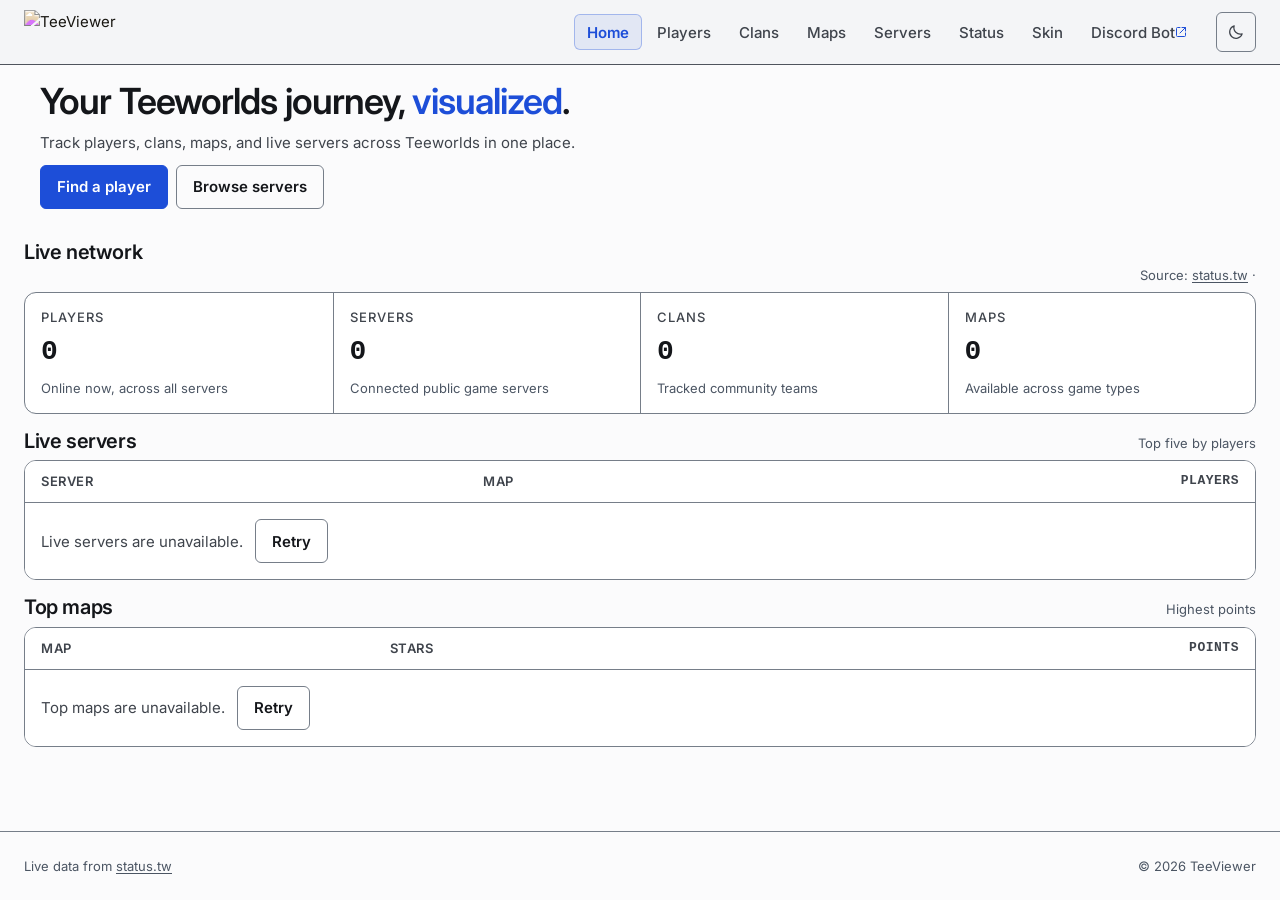
==== commit 81e98e33: "fix: status cell regression, skin glow, clan totals, nav active state, and chart ticks" ====
--- a/index.html
+++ b/index.html
@@ -27,13 +27,14 @@
 
             <nav class="nav" id="site-nav" aria-label="Primary">
                 <div class="nav-buttons">
+                    <a class="categories" href="index.html">Home</a>
                     <a class="categories" href="players.html">Players</a>
                     <a class="categories" href="clans.html">Clans</a>
                     <a class="categories" href="maps.html">Maps</a>
                     <a class="categories" href="servers.html">Servers</a>
                     <a class="categories" href="status.html">Status</a>
                     <a class="categories" href="skin.html">Skin</a>
-                    <a class="categories" href="https://discord.com/oauth2/authorize?client_id=1391161122714943528&amp;permissions=117760&amp;scope=bot+applications.commands" target="_blank" rel="noopener noreferrer">Discord Bot<span class="external-mark" aria-hidden="true">↗</span></a>
+                    <a class="categories" href="https://discord.com/oauth2/authorize?client_id=1391161122714943528&amp;permissions=117760&amp;scope=bot+applications.commands" target="_blank" rel="noopener noreferrer">Discord Bot<span class="external-mark" aria-hidden="true"><svg viewBox="0 0 24 24" width="12" height="12" fill="none" stroke="currentColor" stroke-width="2" stroke-linecap="round" stroke-linejoin="round" focusable="false"><path d="M14 3h7v7"></path><path d="M10 14 21 3"></path><path d="M21 14v5a2 2 0 0 1-2 2H5a2 2 0 0 1-2-2V5a2 2 0 0 1 2-2h5"></path></svg></span></a>
                 </div>
             </nav>
 
--- a/style.css
+++ b/style.css
@@ -506,8 +506,14 @@
 }
 
 .external-mark {
+    display: inline-flex;
+    align-items: center;
     color: var(--accent);
     font-size: var(--text-xs);
+}
+
+.external-mark svg {
+    display: block;
 }
 
 .categories.is-active,
@@ -515,6 +521,7 @@
     border-color: var(--accent-border);
     background: var(--accent-soft);
     color: var(--accent);
+    font-weight: 600;
 }
 
 .topbar-actions {
@@ -643,7 +650,7 @@
 }
 
 .page-sub {
-    max-width: 65ch;
+    max-width: none;
     margin-top: var(--space-1);
     color: var(--text-2);
     font-size: var(--text-sm);
@@ -821,6 +828,10 @@
     align-self: flex-end;
     order: 1;
     margin: calc(-1 * var(--space-2)) 0 var(--space-2);
+}
+
+.stat-source #statAsOf {
+    white-space: nowrap;
 }
 
 .network-section .stat-grid {
@@ -1797,7 +1808,7 @@
 
     .live-servers-table tbody tr {
         margin-bottom: var(--space-2);
-        padding: var(--space-3);
+        padding: var(--space-2) var(--space-3);
         border: 1px solid var(--border);
         border-radius: var(--radius-3);
         background: var(--surface-2);
@@ -1808,12 +1819,13 @@
     }
 
     .live-servers-table td {
-        padding: 2px 0;
+        padding: 1px 0;
         border: 0;
     }
 
     .live-servers-table td::before {
-        display: block;
+        display: inline-block;
+        min-width: 72px;
         color: var(--muted);
         font-size: var(--text-xs);
         letter-spacing: var(--tracking-wide);
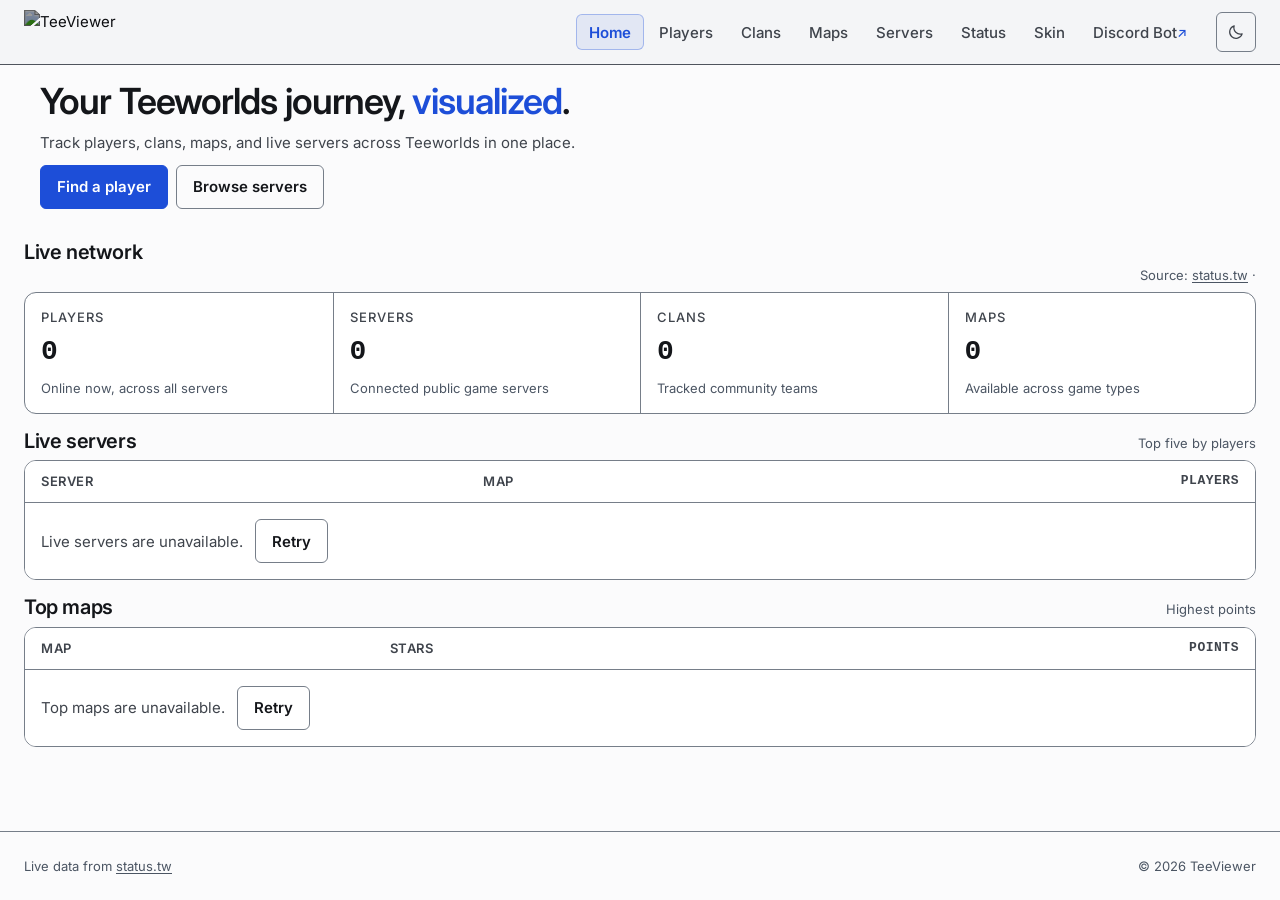
==== commit 70bd34d2: "fix: discord glyph, skin swatch accuracy, clan chip, peak label, and mobile rows" ====
--- a/index.html
+++ b/index.html
@@ -34,7 +34,7 @@
                     <a class="categories" href="servers.html">Servers</a>
                     <a class="categories" href="status.html">Status</a>
                     <a class="categories" href="skin.html">Skin</a>
-                    <a class="categories" href="https://discord.com/oauth2/authorize?client_id=1391161122714943528&amp;permissions=117760&amp;scope=bot+applications.commands" target="_blank" rel="noopener noreferrer">Discord Bot<span class="external-mark" aria-hidden="true"><svg viewBox="0 0 24 24" width="12" height="12" fill="none" stroke="currentColor" stroke-width="2" stroke-linecap="round" stroke-linejoin="round" focusable="false"><path d="M14 3h7v7"></path><path d="M10 14 21 3"></path><path d="M21 14v5a2 2 0 0 1-2 2H5a2 2 0 0 1-2-2V5a2 2 0 0 1 2-2h5"></path></svg></span></a>
+                    <a class="categories" href="https://discord.com/oauth2/authorize?client_id=1391161122714943528&amp;permissions=117760&amp;scope=bot+applications.commands" target="_blank" rel="noopener noreferrer">Discord Bot<span class="external-mark" aria-hidden="true">&#8599;</span></a>
                 </div>
             </nav>
 
--- a/style.css
+++ b/style.css
@@ -465,6 +465,16 @@
     filter: hue-rotate(180deg) saturate(1.15);
 }
 
+[data-theme="light"] .logo {
+    filter: brightness(0.6) saturate(1.3);
+}
+
+@media (prefers-color-scheme: light) {
+    :root:not([data-theme]) .logo {
+        filter: brightness(0.6) saturate(1.3);
+    }
+}
+
 .nav {
     margin-left: auto;
 }
@@ -1768,7 +1778,8 @@
         align-self: flex-start;
         order: 1;
         margin: 0 0 var(--space-2);
-        font-size: var(--text-sm);
+        font-size: var(--text-xs);
+        white-space: nowrap;
     }
 
     .home .preview-section .section-head {
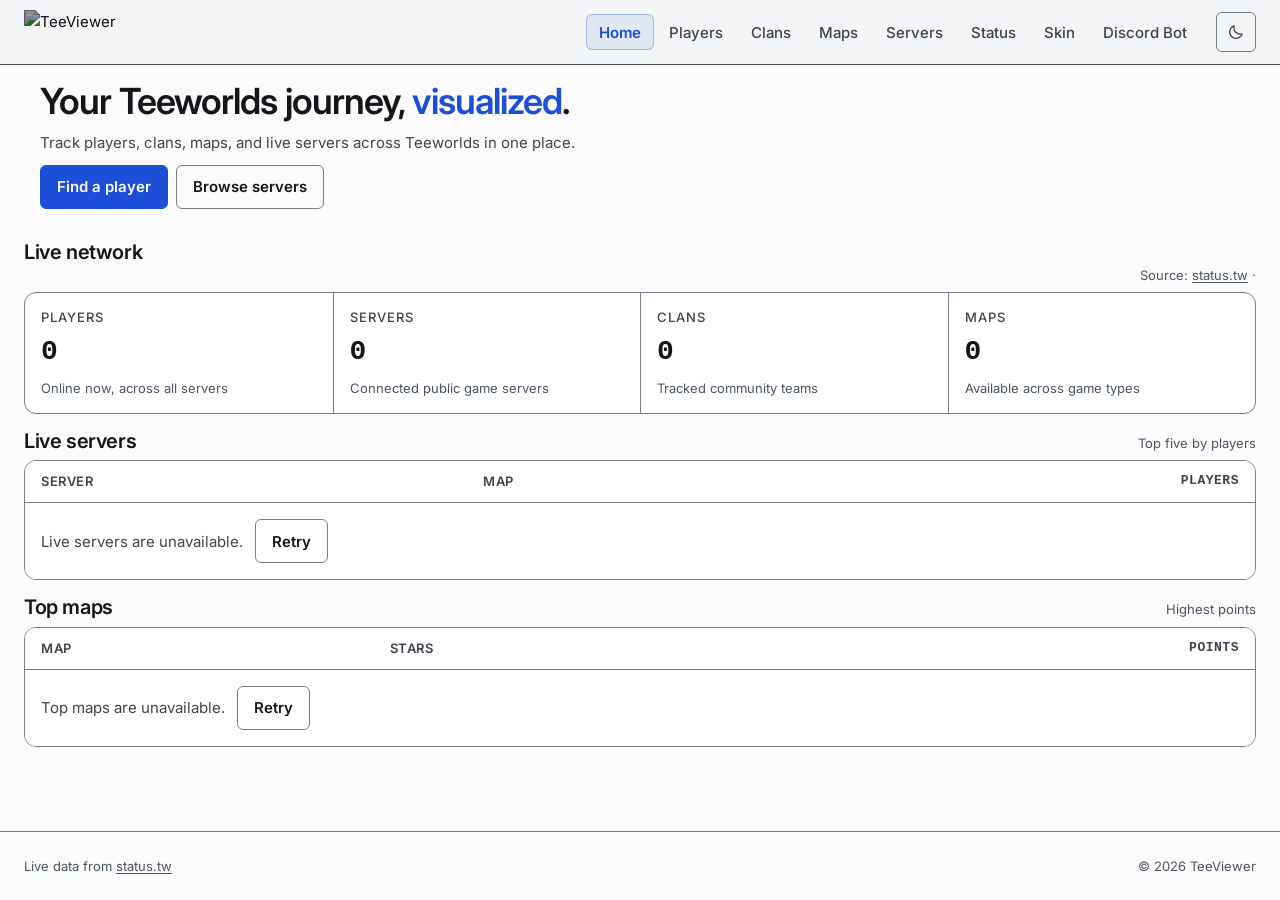
==== commit 05e70004: "fix: remove discord glyph, unify logo colour, card contrast, and map links" ====
--- a/index.html
+++ b/index.html
@@ -34,7 +34,7 @@
                     <a class="categories" href="servers.html">Servers</a>
                     <a class="categories" href="status.html">Status</a>
                     <a class="categories" href="skin.html">Skin</a>
-                    <a class="categories" href="https://discord.com/oauth2/authorize?client_id=1391161122714943528&amp;permissions=117760&amp;scope=bot+applications.commands" target="_blank" rel="noopener noreferrer">Discord Bot<span class="external-mark" aria-hidden="true">&#8599;</span></a>
+                    <a class="categories" href="https://discord.com/oauth2/authorize?client_id=1391161122714943528&amp;permissions=117760&amp;scope=bot+applications.commands" target="_blank" rel="noopener noreferrer">Discord Bot</a>
                 </div>
             </nav>
 
--- a/style.css
+++ b/style.css
@@ -129,8 +129,8 @@
 
     /* Dark palette */
     --bg: #0a0a0a;
-    --surface: #111214;
-    --surface-2: #17181b;
+    --surface: #17181b;
+    --surface-2: #202126;
     --border: #3d424a;
     --border-strong: #555d68;
     --text: #f2f3f5;
@@ -462,7 +462,7 @@
     display: block;
     width: auto;
     height: 44px;
-    filter: hue-rotate(180deg) saturate(1.15);
+    filter: saturate(1.15);
 }
 
 [data-theme="light"] .logo {
@@ -513,17 +513,6 @@
     background: var(--surface-2);
     color: var(--text);
     text-decoration: none;
-}
-
-.external-mark {
-    display: inline-flex;
-    align-items: center;
-    color: var(--accent);
-    font-size: var(--text-xs);
-}
-
-.external-mark svg {
-    display: block;
 }
 
 .categories.is-active,
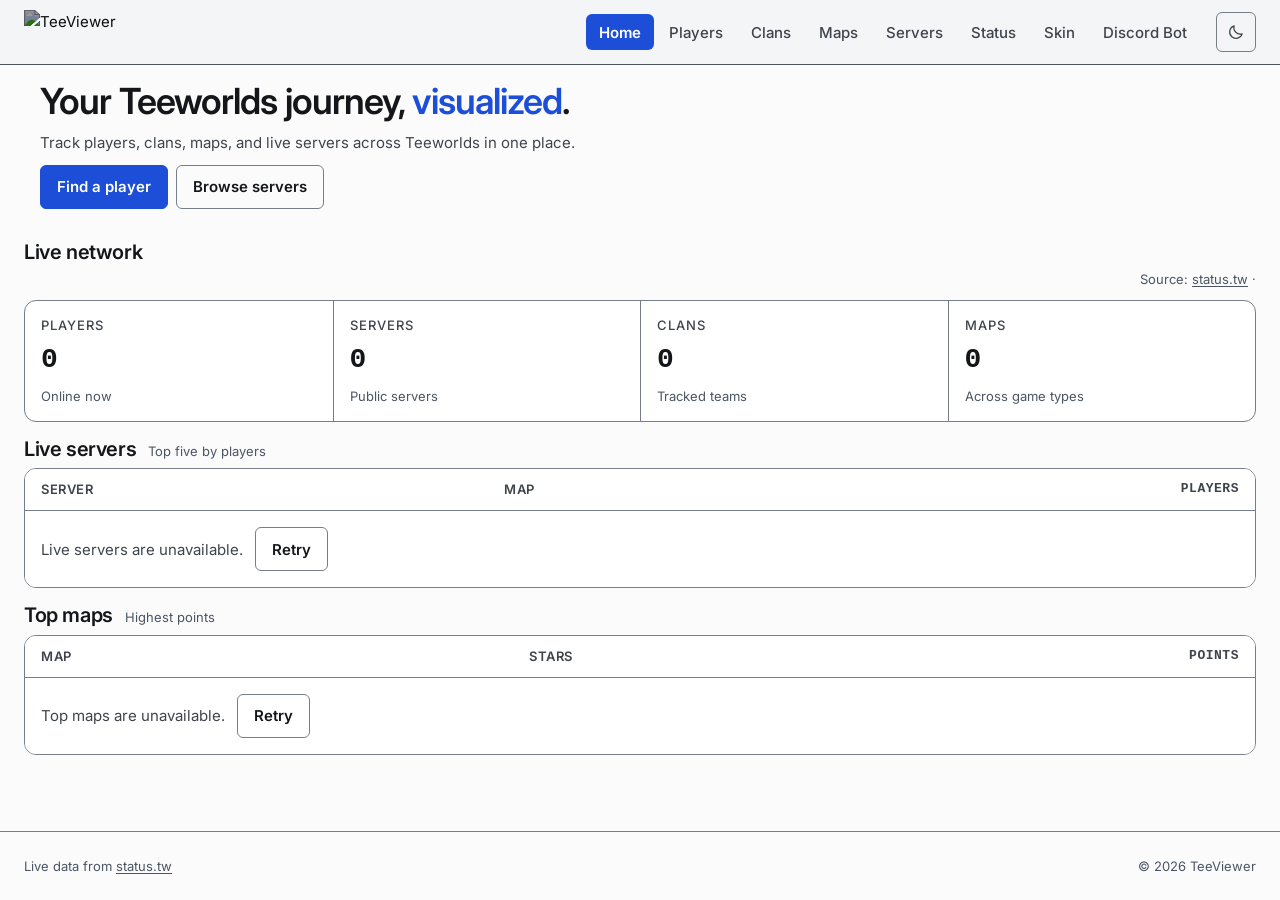
==== commit cc8d9b07: "fix: skin swatch sync, mobile pagers, player order, players header, and status time format" ====
--- a/index.html
+++ b/index.html
@@ -87,7 +87,7 @@
                         <span class="stat-number" data-stat="players">—</span>
                         <span class="skeleton stat-skeleton" aria-hidden="true"></span>
                     </span>
-                    <span class="stat-foot">Online now, across all servers</span>
+                    <span class="stat-foot">Online now</span>
                 </a>
 
                 <a class="stat-tile" href="servers.html">
@@ -96,7 +96,7 @@
                         <span class="stat-number" data-stat="servers">—</span>
                         <span class="skeleton stat-skeleton" aria-hidden="true"></span>
                     </span>
-                    <span class="stat-foot">Connected public game servers</span>
+                    <span class="stat-foot">Public servers</span>
                 </a>
 
                 <a class="stat-tile" href="clans.html">
@@ -105,7 +105,7 @@
                         <span class="stat-number" data-stat="clans">—</span>
                         <span class="skeleton stat-skeleton" aria-hidden="true"></span>
                     </span>
-                    <span class="stat-foot">Tracked community teams</span>
+                    <span class="stat-foot">Tracked teams</span>
                 </a>
 
                 <a class="stat-tile" href="maps.html">
@@ -114,7 +114,7 @@
                         <span class="stat-number" data-stat="maps">—</span>
                         <span class="skeleton stat-skeleton" aria-hidden="true"></span>
                     </span>
-                    <span class="stat-foot">Available across game types</span>
+                    <span class="stat-foot">Across game types</span>
                 </a>
             </div>
             <p class="section-note stat-source">Source: <a href="https://status.tw" target="_blank" rel="noopener noreferrer">status.tw</a> · <span id="statAsOf" hidden></span></p>
--- a/style.css
+++ b/style.css
@@ -149,6 +149,11 @@
     --danger: #f85149;
     --danger-hover: #ff6b63;
     --on-danger: #1b0705;
+    --tier-novice: #56d364;
+    --tier-moderate: #6cb6ff;
+    --tier-brutal: #e3b341;
+    --tier-insane: #ff7b72;
+    --tier-extreme: #ffd43b;
     --topbar-bg: rgba(10, 10, 10, 0.82);
     --overlay: rgba(0, 0, 0, 0.6);
     --selection: rgba(76, 141, 255, 0.3);
@@ -254,6 +259,11 @@
     --danger: #cf222e;
     --danger-hover: #a40e26;
     --on-danger: #ffffff;
+    --tier-novice: #1a7f37;
+    --tier-moderate: #1d4ed8;
+    --tier-brutal: #966400;
+    --tier-insane: #cf222e;
+    --tier-extreme: #9a6700;
     --topbar-bg: #f4f5f7;
     --overlay: rgba(20, 22, 26, 0.4);
     --selection: rgba(29, 78, 216, 0.18);
@@ -517,9 +527,9 @@
 
 .categories.is-active,
 .categories[aria-current="page"] {
-    border-color: var(--accent-border);
-    background: var(--accent-soft);
-    color: var(--accent);
+    border-color: transparent;
+    background: var(--accent);
+    color: var(--on-accent);
     font-weight: 600;
 }
 
@@ -821,12 +831,13 @@
 
 .network-section .section-head {
     order: 0;
+    margin-bottom: var(--space-2);
 }
 
 .network-section .stat-source {
     align-self: flex-end;
     order: 1;
-    margin: calc(-1 * var(--space-2)) 0 var(--space-2);
+    margin: 0 0 var(--space-3);
 }
 
 .stat-source #statAsOf {
@@ -838,12 +849,35 @@
 }
 
 .preview-section .section-head {
+    justify-content: flex-start;
     margin-bottom: var(--space-2);
 }
 
 .preview-table th:first-child,
 .preview-table td:first-child {
     padding-left: var(--space-4);
+}
+
+@media (min-width: 769px) {
+    .preview-table {
+        table-layout: fixed;
+    }
+
+    .live-servers-table th:nth-child(1) {
+        width: 38%;
+    }
+
+    .live-servers-table th:nth-child(2) {
+        width: 200px;
+    }
+
+    .preview-table:not(.live-servers-table) th:nth-child(1) {
+        width: 40%;
+    }
+
+    .preview-table:not(.live-servers-table) th:nth-child(2) {
+        width: 120px;
+    }
 }
 
 .preview-section .table-wrap {
@@ -1671,7 +1705,7 @@
     }
 
     .stat-tile {
-        min-height: 160px;
+        min-height: 104px;
         padding: var(--space-4);
         border: 0;
         border-radius: 0;
@@ -1766,7 +1800,7 @@
     .network-section .stat-source {
         align-self: flex-start;
         order: 1;
-        margin: 0 0 var(--space-2);
+        margin: 0 0 var(--space-4);
         font-size: var(--text-xs);
         white-space: nowrap;
     }
@@ -1808,7 +1842,7 @@
 
     .live-servers-table tbody tr {
         margin-bottom: var(--space-2);
-        padding: var(--space-2) var(--space-3);
+        padding: var(--space-3);
         border: 1px solid var(--border);
         border-radius: var(--radius-3);
         background: var(--surface-2);
@@ -1819,15 +1853,44 @@
     }
 
     .live-servers-table td {
-        padding: 1px 0;
+        padding: 0;
         border: 0;
     }
 
     .live-servers-table td::before {
-        display: inline-block;
-        min-width: 72px;
+        content: none;
+    }
+
+    .live-servers-table td:nth-child(1) {
+        color: var(--text);
+        font-weight: 600;
+        overflow-wrap: anywhere;
+    }
+
+    .live-servers-table td:nth-child(2) {
+        margin-top: 2px;
+        color: var(--accent);
+        font-size: var(--text-xs);
+        overflow-wrap: anywhere;
+    }
+
+    .live-servers-table td:nth-child(3) {
+        display: flex;
+        align-items: baseline;
+        justify-content: space-between;
+        gap: var(--space-3);
+        margin-top: var(--space-2);
+        padding-top: var(--space-2);
+        border-top: 1px solid var(--border);
+        text-align: left;
+    }
+
+    .live-servers-table td:nth-child(3)::before {
+        display: inline;
+        min-width: 0;
         color: var(--muted);
         font-size: var(--text-xs);
+        font-weight: 600;
         letter-spacing: var(--tracking-wide);
         text-transform: uppercase;
         content: attr(data-label);
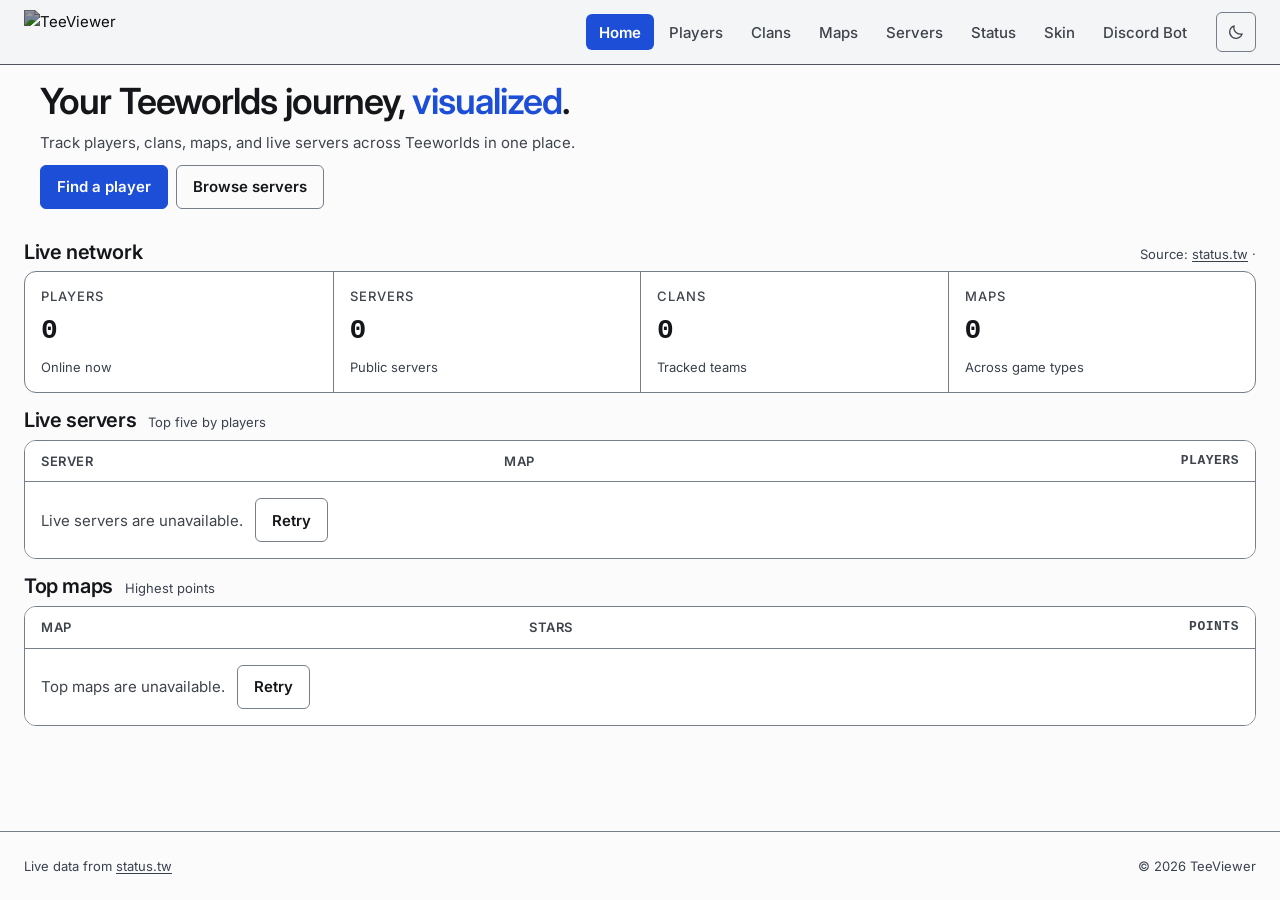
==== commit 10e5add3: "fix: crisp tee render, mobile pager, map card encoding, and server name rows" ====
--- a/index.html
+++ b/index.html
@@ -78,6 +78,7 @@
         <section class="stat-section network-section" aria-labelledby="live-stats-title">
             <div class="section-head">
                 <h2 id="live-stats-title">Live network</h2>
+                <p class="section-note stat-source">Source: <a href="https://status.tw" target="_blank" rel="noopener noreferrer">status.tw</a> · <span id="statAsOf" hidden></span></p>
             </div>
 
             <div class="stat-grid is-loading" id="statGrid" aria-busy="true">
@@ -117,7 +118,6 @@
                     <span class="stat-foot">Across game types</span>
                 </a>
             </div>
-            <p class="section-note stat-source">Source: <a href="https://status.tw" target="_blank" rel="noopener noreferrer">status.tw</a> · <span id="statAsOf" hidden></span></p>
             <p class="visually-hidden" id="statStatus" role="status">Loading live network statistics.</p>
         </section>
 
--- a/style.css
+++ b/style.css
@@ -287,7 +287,7 @@
         --border-strong: #5f6670;
         --text: #14161a;
         --text-2: #3f444c;
-        --muted: #4b5563;
+        --muted: #39414d;
         --accent: #1d4ed8;
         --accent-hover: #1e40af;
         --accent-strong: #1d4ed8;
@@ -835,9 +835,7 @@
 }
 
 .network-section .stat-source {
-    align-self: flex-end;
-    order: 1;
-    margin: 0 0 var(--space-3);
+    margin: 0;
 }
 
 .stat-source #statAsOf {
@@ -1720,6 +1718,10 @@
         border-radius: 0;
     }
 
+    .stat-foot {
+        margin-top: var(--space-2);
+    }
+
     .grid.cols-3 {
         grid-template-columns: 1fr;
     }
@@ -1797,10 +1799,12 @@
         order: 2;
     }
 
+    .network-section .section-head {
+        flex-wrap: wrap;
+    }
+
     .network-section .stat-source {
-        align-self: flex-start;
-        order: 1;
-        margin: 0 0 var(--space-4);
+        margin: 0;
         font-size: var(--text-xs);
         white-space: nowrap;
     }
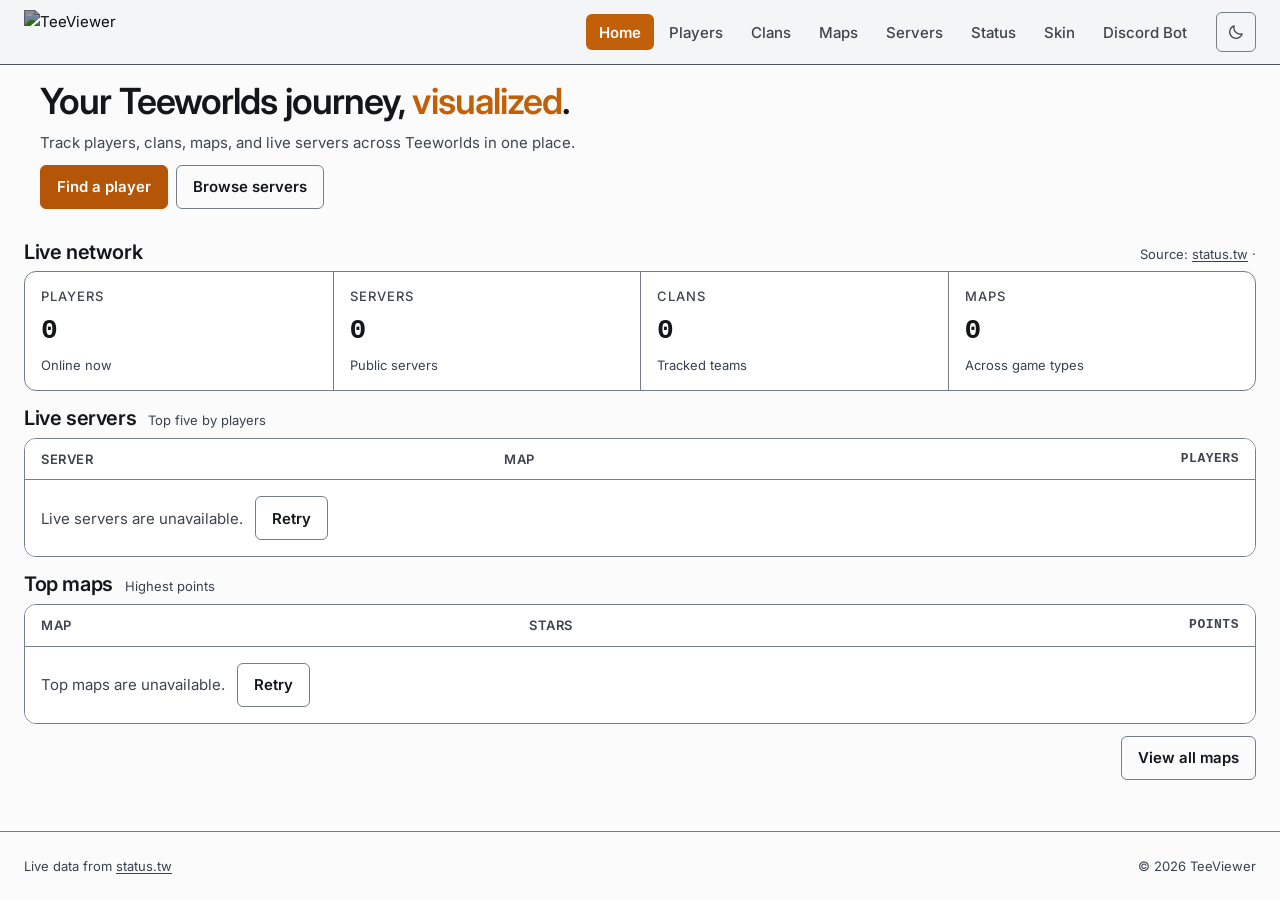
==== commit de9a3d52: "refactor: overhaul UI with coherent design system, live data, and empty states" ====
--- a/index.html
+++ b/index.html
@@ -150,6 +150,9 @@
                     <tbody id="topMapsBody"><tr><td colspan="3">Loading top maps.</td></tr></tbody>
                 </table>
             </div>
+            <div class="preview-more">
+                <a class="button ghost button-sm" href="maps.html">View all maps</a>
+            </div>
             <p class="visually-hidden" id="topMapsStatus" role="status">Loading top maps.</p>
         </section>
 
@@ -227,14 +230,23 @@
                 }
             }
 
+            function formatStamp(ts) {
+                var date = new Date(Number(ts));
+
+                if (!Number.isFinite(date.getTime())) {
+                    return "";
+                }
+
+                return date.toLocaleDateString("en-US", { year: "numeric", month: "short", day: "numeric" }) + " " +
+                    date.toLocaleTimeString("en-US", { hour: "2-digit", minute: "2-digit", hour12: false });
+            }
+
             function markAsOf(ts) {
                 if (!asOfLine) {
                     return;
                 }
 
-                var label = typeof window.formatDataTime === "function"
-                    ? window.formatDataTime(ts)
-                    : "";
+                var label = formatStamp(ts);
 
                 if (!label) {
                     asOfLine.hidden = true;
@@ -437,8 +449,10 @@
                     render(config.bodyId, config.statusId, cacheRows, config.columns);
                     renderedCache = true;
 
-                    if (cached && typeof window.formatDataTime === "function") {
-                        setStatus(config.statusId, "Showing cached data from " + window.formatDataTime(cached.ts) + ".");
+                    var cachedStamp = cached ? formatStamp(cached.ts) : "";
+
+                    if (cachedStamp) {
+                        setStatus(config.statusId, "Showing cached data from " + cachedStamp + ".");
                     }
                 }
 
--- a/style.css
+++ b/style.css
@@ -136,13 +136,13 @@
     --text: #f2f3f5;
     --text-2: #e6e9ef;
     --muted: #dfe5ee;
-    --accent: #4c8dff;
-    --accent-hover: #6ba0ff;
-    --accent-strong: #2563eb;
-    --accent-strong-hover: #1d4ed8;
-    --on-accent: #ffffff;
-    --accent-soft: rgba(76, 141, 255, 0.14);
-    --accent-border: rgba(76, 141, 255, 0.42);
+    --accent: #ff9e2a;
+    --accent-hover: #ffb454;
+    --accent-strong: #e8590c;
+    --accent-strong-hover: #c2410c;
+    --on-accent: #1a1200;
+    --accent-soft: rgba(255, 158, 42, 0.14);
+    --accent-border: rgba(255, 158, 42, 0.42);
     --success: #3fb950;
     --warning: #d29922;
     --star-filled: #ffb900;
@@ -153,12 +153,12 @@
     --tier-moderate: #6cb6ff;
     --tier-brutal: #e3b341;
     --tier-insane: #ff7b72;
-    --tier-extreme: #ffd43b;
+    --tier-extreme: #d2a8ff;
     --topbar-bg: rgba(10, 10, 10, 0.82);
     --overlay: rgba(0, 0, 0, 0.6);
-    --selection: rgba(76, 141, 255, 0.3);
-    --hero-glow: rgba(76, 141, 255, 0.14);
-    --hero-glow-fade: rgba(76, 141, 255, 0);
+    --selection: rgba(255, 158, 42, 0.3);
+    --hero-glow: rgba(255, 158, 42, 0.14);
+    --hero-glow-fade: rgba(255, 158, 42, 0);
     --skeleton-shine: rgba(255, 255, 255, 0.055);
 
     /* Shadows */
@@ -247,13 +247,13 @@
     --text: #14161a;
     --text-2: #2e333b;
     --muted: #39414d;
-    --accent: #1d4ed8;
-    --accent-hover: #1e40af;
-    --accent-strong: #1d4ed8;
-    --accent-strong-hover: #1e40af;
+    --accent: #c2600a;
+    --accent-hover: #a04e07;
+    --accent-strong: #b45508;
+    --accent-strong-hover: #a04e07;
     --on-accent: #ffffff;
-    --accent-soft: rgba(29, 78, 216, 0.08);
-    --accent-border: rgba(29, 78, 216, 0.32);
+    --accent-soft: rgba(194, 96, 10, 0.1);
+    --accent-border: rgba(194, 96, 10, 0.38);
     --success: #1a7f37;
     --warning: #966400;
     --danger: #cf222e;
@@ -263,12 +263,12 @@
     --tier-moderate: #1d4ed8;
     --tier-brutal: #966400;
     --tier-insane: #cf222e;
-    --tier-extreme: #9a6700;
+    --tier-extreme: #8250df;
     --topbar-bg: #f4f5f7;
     --overlay: rgba(20, 22, 26, 0.4);
-    --selection: rgba(29, 78, 216, 0.18);
-    --hero-glow: rgba(29, 78, 216, 0.06);
-    --hero-glow-fade: rgba(29, 78, 216, 0);
+    --selection: rgba(194, 96, 10, 0.18);
+    --hero-glow: rgba(194, 96, 10, 0.06);
+    --hero-glow-fade: rgba(194, 96, 10, 0);
     --skeleton-shine: rgba(20, 22, 26, 0.045);
 
     --shadow-1: 0 1px 2px rgba(16, 24, 40, 0.06);
@@ -288,13 +288,13 @@
         --text: #14161a;
         --text-2: #3f444c;
         --muted: #39414d;
-        --accent: #1d4ed8;
-        --accent-hover: #1e40af;
-        --accent-strong: #1d4ed8;
-        --accent-strong-hover: #1e40af;
+        --accent: #c2600a;
+        --accent-hover: #a04e07;
+        --accent-strong: #b45508;
+        --accent-strong-hover: #a04e07;
         --on-accent: #ffffff;
-        --accent-soft: rgba(29, 78, 216, 0.08);
-        --accent-border: rgba(29, 78, 216, 0.32);
+        --accent-soft: rgba(194, 96, 10, 0.1);
+        --accent-border: rgba(194, 96, 10, 0.38);
         --success: #1a7f37;
         --warning: #966400;
         --danger: #cf222e;
@@ -302,9 +302,9 @@
         --on-danger: #ffffff;
         --topbar-bg: #f4f5f7;
         --overlay: rgba(20, 22, 26, 0.4);
-        --selection: rgba(29, 78, 216, 0.18);
-        --hero-glow: rgba(29, 78, 216, 0.06);
-        --hero-glow-fade: rgba(29, 78, 216, 0);
+        --selection: rgba(194, 96, 10, 0.18);
+        --hero-glow: rgba(194, 96, 10, 0.06);
+        --hero-glow-fade: rgba(194, 96, 10, 0);
         --skeleton-shine: rgba(20, 22, 26, 0.045);
 
         --shadow-1: 0 1px 2px rgba(16, 24, 40, 0.06);
@@ -882,6 +882,12 @@
     --table-sticky-top: 0;
 }
 
+.preview-more {
+    display: flex;
+    justify-content: flex-end;
+    margin-top: var(--space-3);
+}
+
 .stat-grid {
     display: grid;
     grid-template-columns: repeat(4, minmax(0, 1fr));
@@ -893,7 +899,6 @@
 .stat-tile {
     display: flex;
     flex-direction: column;
-    min-height: 120px;
     padding: var(--space-4);
     border-left: 1px solid var(--border);
     color: var(--text);
@@ -1703,7 +1708,6 @@
     }
 
     .stat-tile {
-        min-height: 104px;
         padding: var(--space-4);
         border: 0;
         border-radius: 0;
@@ -1909,7 +1913,6 @@
     }
 
     .stat-tile {
-        min-height: 148px;
         padding: var(--space-3);
     }
 
